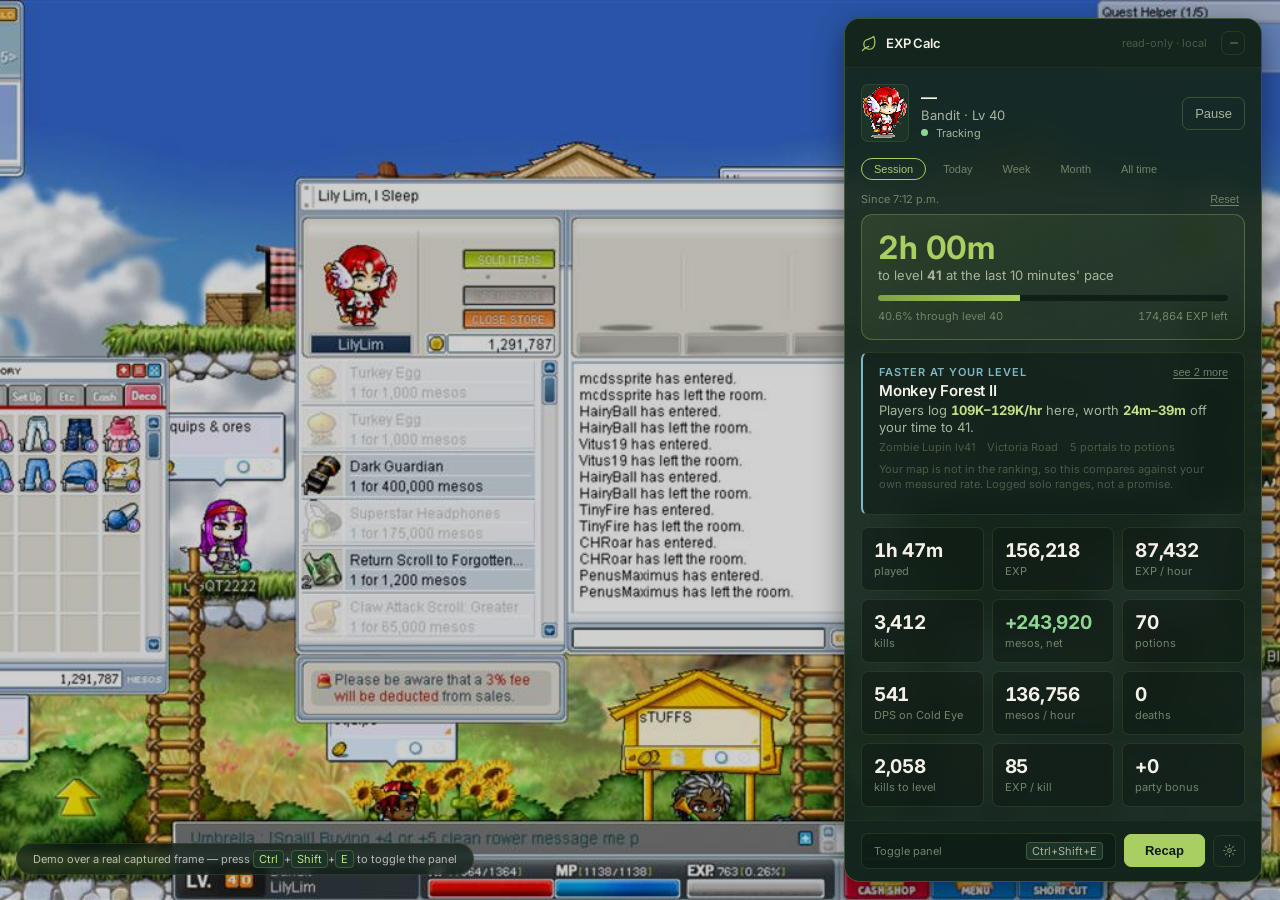
==== ui/overlay.html @ c7bd039b "EXP Calc: a read-only MapleStory session tracker Reads the game by looking at it — compositor pixel " ====
<!doctype html>
<html lang="en" data-reduced-motion="false">
<head>
<meta charset="utf-8">
<meta name="viewport" content="width=device-width, initial-scale=1">
<title>EXP Calc Overlay</title>
<script>
  /* One page, two hosts. In Tauri the window itself is the panel, so the
     demo backdrop is dropped and the body goes transparent. Runs before
     first paint so there is no flash of the demo background. */
  document.documentElement.dataset.host =
    (window.__TAURI_INTERNALS__ || window.__TAURI__) ? "tauri" : "web";
</script>
<link rel="preconnect" href="https://fonts.googleapis.com">
<link rel="preconnect" href="https://fonts.gstatic.com" crossorigin>
<link rel="stylesheet" href="https://fonts.googleapis.com/css2?family=Inter:wght@400;500;600;700&display=swap">
<link rel="stylesheet" href="tokens.css">
<link rel="stylesheet" href="overlay.css">
<style>
  html, body { height: 100%; margin: 0; background: #000; }
  body { font-family: var(--font-sans); color: var(--c-text); font-size: var(--fs-body); overflow: hidden; }
  * { box-sizing: border-box; }
  :focus-visible { outline: none; box-shadow: 0 0 0 2px var(--c-bg), 0 0 0 4px var(--c-accent); border-radius: var(--r-xs); }

  /* --- real overlay window --- */
  [data-host="tauri"] html,
  [data-host="tauri"] body { background: transparent; }
  [data-host="tauri"] .stage { background: none; }
  [data-host="tauri"] .stage::after,
  [data-host="tauri"] .stage-note { display: none; }
  [data-host="tauri"] .panel {
    position: absolute; inset: 0;
    width: auto; max-height: none;
  }
  [data-host="tauri"] .p-head { cursor: grab; }
  [data-host="tauri"] .p-head:active { cursor: grabbing; }
  [data-host="web"] .only-tauri { display: none; }
</style>
</head>
<body>

<div class="stage" id="stage" style="background-image:url('demo-bg.jpg')">
  <p class="stage-note">
    Demo over a real captured frame &mdash; press <kbd>Ctrl</kbd>+<kbd>Shift</kbd>+<kbd>E</kbd> to toggle the panel
  </p>

  <section class="panel" id="panel" data-mode="full" aria-label="Session tracker">

    <!-- Compact bar. Tracking carries on unchanged while this is showing. -->
    <div class="mini" data-tauri-drag-region>
      <img class="mini-av" src="character.png" alt="" onerror="this.remove()">
      <div class="mini-main">
        <div class="mini-t" id="m-time">2h 00m</div>
        <div class="mini-s" id="m-sub">Lv 40 &middot; 87,432 EXP/hr</div>
      </div>
      <button class="icon-s" id="b-expand" aria-label="Expand panel">
        <svg width="13" height="13" viewBox="0 0 24 24" fill="none" stroke="currentColor" stroke-width="2.2" stroke-linecap="round" stroke-linejoin="round" aria-hidden="true">
          <path d="M4 10V4h6M20 14v6h-6"/>
        </svg>
      </button>
      <span class="mini-track"><i id="m-bar" style="width:40.6%"></i></span>
    </div>

    <div class="p-head" data-tauri-drag-region>
      <svg class="leaf" viewBox="0 0 24 24" fill="none" stroke="currentColor" stroke-width="1.7" stroke-linecap="round" stroke-linejoin="round" aria-hidden="true">
        <path d="M11 20A7 7 0 0 1 9.8 6.1C15.5 4 18 2 18 2s2.5 7.5 1 12a7 7 0 0 1-8 6Z"/>
        <path d="M2 22c2-3 5-5 9-6"/>
      </svg>
      <span class="nm">EXP Calc</span>
      <span class="sp"></span>
      <span class="dom">read-only &middot; local</span>
      <button class="icon-s" id="b-min" aria-label="Minimise to compact bar" style="width:24px;height:24px;margin-left:6px">
        <svg width="12" height="12" viewBox="0 0 24 24" fill="none" stroke="currentColor" stroke-width="2.4" stroke-linecap="round" aria-hidden="true">
          <path d="M5 12h14"/>
        </svg>
      </button>
      <button class="icon-s only-tauri" id="b-hide" aria-label="Hide to the tray" title="Hide to tray — Ctrl+Shift+E brings it back" style="width:24px;height:24px;margin-left:6px">
        <svg width="12" height="12" viewBox="0 0 24 24" fill="none" stroke="currentColor" stroke-width="2.2" stroke-linecap="round" aria-hidden="true">
          <path d="M6 6l12 12M18 6 6 18"/>
        </svg>
      </button>
    </div>

    <div class="who-row">
      <div class="avatar" aria-hidden="true">
        <!-- Lifted from the game frame: the sprite sitting above the name tag
             that matches the character name on the bottom bar. -->
        <img id="c-sprite" src="character.png" alt="" onerror="this.remove()">
      </div>
      <div class="who">
        <div class="n" id="c-name">—</div>
        <div class="j"><span id="c-job">Bandit</span> &middot; Lv <span id="c-lv">40</span></div>
        <div class="state"><span class="dot" id="c-dot"></span><span class="lbl" id="c-state">Tracking</span></div>
      </div>
      <button class="btn-s" id="c-pause">Pause</button>
    </div>

    <div class="ranges" role="group" aria-label="Time range">
      <button class="range" data-r="session" aria-pressed="true">Session</button>
      <button class="range" data-r="today" aria-pressed="false">Today</button>
      <button class="range" data-r="week" aria-pressed="false">Week</button>
      <button class="range" data-r="month" aria-pressed="false">Month</button>
      <button class="range" data-r="all" aria-pressed="false">All time</button>
    </div>

    <div class="since">
      <span id="s-since">Since 7:12 p.m.</span>
      <button id="s-reset">Reset</button>
    </div>

    <div class="hero">
      <div class="t" id="h-time">2h 00m</div>
      <div class="u" id="h-u">to level <b id="h-next">41</b> at the last 10 minutes' pace</div>
      <div class="bar" id="h-barwrap"><i id="h-bar" style="width:40.6%"></i></div>
      <div class="pc"><span id="h-pct">40.6% through level 40</span><span id="h-rem">174,864 EXP left</span></div>
    </div>

    <!-- Where else to farm. Sits directly under the time, because it only
         exists to change that number. -->
    <div class="slots" id="slots" hidden>
      <div class="slots-k">in your quick slots</div>
      <div class="slots-row" id="slots-row"></div>
    </div>

    <div class="hint" id="theme-hint" hidden>
      Expand the minimap to colour the panel by region.
    </div>

    <div class="reco" id="reco" hidden>
      <div class="reco-top">
        <span class="reco-lbl">Faster at your level</span>
        <button class="reco-toggle" id="reco-toggle" aria-expanded="false">see more</button>
      </div>
      <div class="reco-name" id="reco-name">&mdash;</div>
      <div class="reco-line" id="reco-line">&mdash;</div>
      <div class="reco-meta" id="reco-meta"></div>
      <div class="reco-more" id="reco-more" hidden></div>
      <p class="reco-note" id="reco-note"></p>
    </div>

    <div class="grid3">
      <div class="cell"><div class="v" id="t-played">1h 47m</div><div class="k">played</div></div>
      <div class="cell"><div class="v" id="t-exp">156,218</div><div class="k">EXP</div></div>
      <div class="cell"><div class="v" id="t-rate">87,432</div><div class="k">EXP / hour</div></div>
      <div class="cell"><div class="v" id="t-kills">3,412</div><div class="k">kills</div></div>
      <div class="cell"><div class="v pos" id="t-meso">+243,920</div><div class="k">mesos, net</div></div>
      <div class="cell"><div class="v" id="t-pots">70</div><div class="k">potions</div></div>
      <div class="cell"><div class="v" id="t-dps">541</div><div class="k" id="t-dps-k">DPS, effective</div></div>
      <div class="cell"><div class="v" id="t-mesohr">136,593</div><div class="k">mesos / hour</div></div>
      <div class="cell"><div class="v" id="t-deaths">0</div><div class="k">deaths</div></div>
      <div class="cell"><div class="v" id="t-tolvl">&mdash;</div><div class="k">kills to level</div></div>
      <div class="cell"><div class="v" id="t-expkill">&mdash;</div><div class="k">EXP / kill</div></div>
      <div class="cell"><div class="v" id="t-party">&mdash;</div><div class="k">party bonus</div></div>
    </div>

    <div class="recap" id="recap" hidden></div>

    <div class="tabs" role="tablist">
      <button class="tab" role="tab" data-t="monsters" aria-selected="true">Monsters <b id="n-monsters">3</b></button>
      <button class="tab" role="tab" data-t="items" aria-selected="false">Items <b id="n-items">7</b></button>
      <button class="tab" role="tab" data-t="maps" aria-selected="false">Maps <b id="n-maps">2</b></button>
      <button class="tab" role="tab" data-t="potions" aria-selected="false">Potions <b id="n-potions">2</b></button>
    </div>

    <div class="search">
      <label class="vh" for="q" style="position:absolute;width:1px;height:1px;overflow:hidden">Filter</label>
      <input type="text" id="q" placeholder="Search..." autocomplete="off">
    </div>

    <div class="list" id="list"></div>

    <div class="p-foot">
      <div class="hotkey">Toggle panel <kbd>Ctrl+Shift+E</kbd></div>
      <button class="btn-recap" id="b-recap">Recap</button>
      <!-- Quit lives down here, not in the header: the header's × minimises,
           and quitting discards the session totals, so it should take a
           deliberate trip to the far end of the panel. -->
      <button class="btn-quit only-tauri" id="b-quit" title="Quit EXP Calc — this ends the session">Quit</button>
      <button class="icon-s" id="b-cfg" aria-label="Settings">
        <svg width="15" height="15" viewBox="0 0 24 24" fill="none" stroke="currentColor" stroke-width="1.7" aria-hidden="true">
          <circle cx="12" cy="12" r="3"/>
          <path d="M12 2.6v2.3M12 19.1v2.3M21.4 12h-2.3M4.9 12H2.6M18.6 5.4 17 7M7 17l-1.6 1.6M18.6 18.6 17 17M7 7 5.4 5.4" stroke-linecap="round"/>
        </svg>
      </button>
    </div>
  </section>
</div>

<script src="exp.js"></script>
<script src="mapdata.js"></script>
<script src="theme.js"></script>
<script>
(function () {
  "use strict";
  var $ = function (id) { return document.getElementById(id); };

  /* ---- simulated live session -------------------------------------------
     Stands in for the capture loop. Every figure below is one the screen
     actually exposes: level and EXP from the bottom bar, mesos and potion
     stacks from the inventory, map from the minimap, kills from the EXP
     quantum (or the quest counter when one is running).
  ------------------------------------------------------------------------ */
  var S = {
    level: 40,
    expInto: 119352,
    rate: 87432,          // EXP/hr over the last 10 minutes
    playedSec: 6420,      // 1h 47m
    expGained: 156218,
    kills: 3412,
    mesoEarned: 340120,
    mesoSpent: 96200,
    tracking: true,
    idle: false,
    deaths: 0,
    mob: "Cold Eye",      // dominant mob this session, from the kill breakdown
    live: false,          // true once real capture data arrives
    statusText: "Tracking",
    userPaused: false,    // the Pause button, kept separate from capture state
    range: "session",     // which span the panel is showing
    totals: null,         // the roll-up for that span, null while on Session
    expPerKill: null,     // measured, so a party split is already in it
    killsToLevel: null,
    expBonus: null,       // EXP the party bonus contributed
    expFromChat: null,    // what the log accounted for, vs the bar's total
    monsters: [
      { n: "Cold Eye", c: 2104 },
      { n: "Zombie Mushroom", c: 1008 },
      { n: "Horny Mushroom", c: 300 }
    ],
    items: [
      { n: "Cold Eye's Tail", c: 42 }, { n: "Power Elixir", c: 9 },
      { n: "Steel Sword", c: 3 }, { n: "Dark Guardian", c: 1 },
      { n: "Leather Purse", c: 6 }, { n: "Yellow Umbrella", c: 2 },
      { n: "Scroll for Shoes", c: 1 }
    ],
    maps: [
      { n: "Forgotten Hollow: Cold Field", c: 5520 },
      { n: "Free Market", c: 900 }
    ],
    potions: [
      { n: "White Potion", c: 48 }, { n: "Blue Potion", c: 22 }
    ]
  };
  var tab = "monsters", filter = "";

  // The Rust side sends (name, count) pairs; the list renderer wants {n, c}.
  function pairs(v) {
    if (!v || !v.length) return [];
    return v.map(function (p) { return { n: p[0], c: p[1] }; });
  }

  function hhmm(h) {
    if (!isFinite(h) || h <= 0) return "—";
    var m = Math.round(h * 60);
    var d = Math.floor(m / 1440), hr = Math.floor((m % 1440) / 60), mm = m % 60;
    if (d) return d + "d " + hr + "h";
    if (hr) return hr + "h " + String(mm).padStart(2, "0") + "m";
    return mm + "m";
  }
  function dur(sec) {
    var h = Math.floor(sec / 3600), m = Math.floor((sec % 3600) / 60);
    return h ? h + "h " + String(m).padStart(2, "0") + "m" : m + "m";
  }
  var n = EXP.formatExp;

  // The hero's subtitle is rewritten for a roll-up and has to come back
  // intact for the session view, so the original markup is kept rather than
  // reassembled.
  var HERO_U = null;

  /// A roll-up replaces the headline and the three measured tiles. The rest
  /// of the panel — the level bar, the recommendation, the mob — is about
  /// right now, and a week's total says nothing about any of it, so it is
  /// left alone.
  /// Put the hero's markup back before anything reads it.
  ///
  /// The roll-up writes plain text over the subtitle, which destroys the
  /// `#h-next` element inside it — and `render` reads `#h-next` three lines
  /// in, long before the range handling at the bottom. So this runs
  /// unconditionally at the top of every render, whatever range is showing,
  /// and `applyRange` overwrites it again at the end if it needs to.
  /// Restoring only on the way back to Session was not enough: switching from
  /// one roll-up straight to another threw on the missing element and aborted
  /// the render, leaving the panel frozen on the previous range.
  function restoreHero() {
    if (HERO_U === null) HERO_U = $("h-u").innerHTML;
    if (!document.getElementById("h-next")) $("h-u").innerHTML = HERO_U;
    $("h-barwrap").style.display = "";
  }

  function applyRange() {
    var T = S.totals;
    if (S.range === "session" || !T) return;
    var when = T.sessions === 0
      ? "Nothing recorded yet"
      : "Since " + new Date(T.since * 1000).toLocaleString([], {
          month: "short", day: "numeric", hour: "numeric", minute: "2-digit"
        });
    $("s-since").textContent = when;

    $("h-time").textContent = dur(T.active_secs);
    $("h-u").textContent =
      T.sessions + (T.sessions === 1 ? " session" : " sessions") +
      (T.levels ? ", " + T.levels + (T.levels === 1 ? " level" : " levels") + " gained" : "") +
      " — grinding time only";
    // The bar is progress through the current level, which a month's total
    // has nothing to say about.
    $("h-barwrap").style.display = "none";
    $("h-pct").textContent = n(T.exp) + " EXP";
    $("h-rem").textContent = n(Math.round(T.rate)) + " EXP / hour";

    $("t-played").textContent = dur(T.active_secs);
    $("t-exp").textContent = n(T.exp);
    $("t-rate").textContent = n(Math.round(T.rate));

    $("m-time").textContent = dur(T.active_secs);
    $("m-sub").textContent = n(Math.round(T.rate)) + " EXP/hr " + S.range;
  }

  function render() {
    restoreHero();
    var cost = EXP.toNext[S.level];
    var remaining = cost - S.expInto;
    var pct = (S.expInto / cost) * 100;
    var hours = S.rate > 0 ? remaining / S.rate : Infinity;

    $("c-lv").textContent = S.level;
    $("h-next").textContent = S.level + 1;
    $("h-time").textContent =
      S.tracking && !S.userPaused && S.rate > 0 ? hhmm(hours) : "—";
    $("h-bar").style.width = pct.toFixed(2) + "%";
    $("h-pct").textContent = pct.toFixed(1) + "% through level " + S.level;
    $("h-rem").textContent = n(remaining) + " EXP left";

    // The compact bar is fed by the same pass, so minimising never stops or
    // stales the numbers — it only changes how many of them you can see.
    $("m-time").textContent = $("h-time").textContent;
    $("m-sub").textContent = S.userPaused
      ? "Paused"
      : (S.live && (!S.tracking || S.rate <= 0))
        ? S.statusText
        : "Lv " + S.level + " · " + n(Math.round(S.rate)) + " EXP/hr";
    $("m-bar").style.width = pct.toFixed(2) + "%";

    // Effective DPS needs no kill count and no mob HP lookup at runtime: the
    // mob's HP-per-EXP ratio turns measured EXP/hour straight into damage.
    // Unknown mob means a clear rate instead of a made-up number.
    var dps = MAPS.effectiveDps(S.rate, S.mob);
    if (dps) {
      $("t-dps").textContent = n(Math.round(dps));
      $("t-dps-k").textContent = "DPS on " + S.mob;
    } else {
      var kpm = (S.kills !== null && S.playedSec > 0) ? S.kills / (S.playedSec / 60) : 0;
      $("t-dps").textContent = kpm > 0 ? kpm.toFixed(1) : DASH;
      $("t-dps-k").textContent = S.mob ? "kills / min" : "needs the mob";
    }
    var hrs = S.playedSec / 3600;
    $("t-mesohr").textContent = (S.mesoEarned !== null && hrs > 0)
      ? n(Math.round((S.mesoEarned - S.mesoSpent) / hrs))
      : DASH;
    $("t-deaths").textContent = S.deaths === null ? DASH : S.deaths;

    renderReco(remaining);

    // Live capture derives EXP, level, rate and time. Anything it does not
    // measure yet shows a dash: the panel must never imply it counted
    // something it did not.
    var DASH = "—";
    var un = function (v) { return (v === null || v === undefined) ? DASH : n(v); };

    $("t-played").textContent = dur(S.playedSec);
    $("t-exp").textContent = n(S.expGained);
    $("t-rate").textContent = n(Math.round(S.rate));
    $("t-kills").textContent = un(S.kills);
    var mEl = $("t-meso");
    if (S.mesoEarned === null) {
      mEl.textContent = DASH;
      mEl.className = "v";
    } else {
      var net = S.mesoEarned - S.mesoSpent;
      mEl.textContent = (net >= 0 ? "+" : "−") + n(Math.abs(net));
      mEl.className = "v " + (net >= 0 ? "pos" : "neg");
    }
    $("t-tolvl").textContent = S.killsToLevel ? n(S.killsToLevel) : DASH;
    $("t-expkill").textContent = S.expPerKill ? n(Math.round(S.expPerKill)) : DASH;
    $("t-party").textContent = (S.expBonus === null || S.expBonus === undefined)
      ? DASH
      : "+" + n(S.expBonus);

    $("t-pots").textContent = S.potions === null
      ? DASH
      : n(S.potions.reduce(function (a, p) { return a + p.c; }, 0));

    // "Paused" is the user's choice; everything else is the tracker telling
    // us what it can or cannot see. Conflating them made a failed reading
    // look like a deliberate pause.
    var active = S.tracking && !S.userPaused;
    var dot = $("c-dot");
    dot.className = "dot" + (!active ? " off" : S.idle ? " idle" : "");
    $("c-state").textContent = S.userPaused
      ? "Paused"
      : S.idle ? "Idle — not counted"
      : S.live ? S.statusText
      : (S.tracking ? "Tracking" : "Paused");
    $("c-pause").textContent = S.userPaused ? "Resume" : "Pause";

    // These can be null while live capture has nothing for them yet, and a
    // throw here would abort the rest of the render.
    $("n-monsters").textContent = (S.monsters || []).length;
    $("n-items").textContent = (S.items || []).length;
    $("n-maps").textContent = (S.maps || []).length;
    $("n-potions").textContent = (S.potions || []).length;

    // Last, so a roll-up overwrites the live figures rather than racing them.
    applyRange();

    renderList();
  }

  /**
   * Where else to farm. Your measured rate is the truth; the map figures are
   * other players' logged solo ranges, so a map is only offered when even its
   * low end beats what you are already getting.
   */
  /**
   * Tinting the panel to the region the player is in.
   *
   * The hue comes off the badge in the minimap's header, which is the game
   * artists' own colour for that region, so Kerning City tints the panel the
   * way Kerning City looks without anybody choosing a palette for it.
   * Regions nobody has catalogued work for the same reason.
   *
   * Only the hue moves. Every token keeps the saturation and lightness it
   * was designed with, so text that is readable on one region's colours is
   * readable on all of them — the contrast ratios cannot drift, because
   * nothing that determines them is being changed. Semantic colours (good,
   * warn, alert) are left out entirely: red has to keep meaning red.
   */
  var BASE = null, BASE_HUE = 0, shownHue = null;

  function readBaseTheme() {
    var cs = getComputedStyle(document.documentElement);
    BASE = {};
    THEME.TOKENS.forEach(function (k) { BASE[k] = cs.getPropertyValue(k).trim(); });
    BASE_HUE = THEME.hueOf(BASE["--c-accent"]);
  }

  /**
   * The badge only exists while the minimap is expanded. Collapsed, the
   * client still names the map but draws no badge, so there is nothing to
   * take a colour from — and that is worth one line, because it is a thing
   * the player can fix in a click rather than a limit they have to live
   * with. Once a region has been read the hint goes away for good: the
   * panel keeps that colour, and nagging about it would be noise.
   */
  /**
   * The quick slot bar, drawn from the player's own screen.
   *
   * The pixels arrive as raw RGBA rather than an encoded image, so this
   * paints them onto a canvas directly — no decoder, and nothing to go
   * wrong between the app and the panel. They only arrive when the player
   * reassigns a slot, so the last set is kept until a new one comes.
   */
  function showSlots(icons) {
    if (!icons || !icons.length) return;
    var host = $("slots-row");
    if (!host) return;
    host.textContent = "";
    icons.forEach(function (ic) {
      var cv = document.createElement("canvas");
      cv.width = ic.w; cv.height = ic.h;
      cv.className = "slot-ic";
      var ctx = cv.getContext("2d");
      var bin = atob(ic.rgba);
      var img = ctx.createImageData(ic.w, ic.h);
      for (var i = 0; i < img.data.length && i < bin.length; i++) {
        img.data[i] = bin.charCodeAt(i);
      }
      ctx.putImageData(img, 0, 0);
      host.appendChild(cv);
    });
    $("slots").hidden = false;
  }

  function showThemeHint(s) {
    var el = $("theme-hint");
    if (!el) return;
    el.hidden = shownHue !== null || s.minimap_open !== false;
  }

  function applyRegionHue(hue) {
    if (hue === null || hue === undefined || !BASE) return;
    // A degree or two is not a new region, it is the same badge read again.
    if (shownHue !== null && Math.abs(hue - shownHue) < 2) return;
    shownHue = hue;
    var delta = hue - BASE_HUE;
    var root = document.documentElement.style;
    THEME.TOKENS.forEach(function (k) {
      root.setProperty(k, THEME.rotated(BASE[k], delta));
    });
  }

  var recoOpen = false;

  /**
   * How often the ranking is redone.
   *
   * This panel is advice, not a readout. The snapshot arrives several times
   * a second and the measured rate moves with every one of them, so ranking
   * on each would rewrite the panel faster than it can be read — which is
   * what it looks like from the outside: a flicker. Nothing here changes
   * meaningfully inside a few seconds.
   */
  var RECO_EVERY = 3000;
  var reco = { at: 0, level: null, here: null, result: null, names: [] };

  function renderReco(remaining) {
    var host = $("reco");
    var here = S.maps[0] ? S.maps[0].n : "";

    // No level means the bar could not be read this frame. That is a gap in
    // what we know, not news that the advice has changed, so leave whatever
    // is on screen alone rather than blanking it.
    if (!S.level) { return; }

    var moved = S.level !== reco.level || here !== reco.here;
    var due = Date.now() - reco.at >= RECO_EVERY;
    if (moved || due || !reco.result) {
      reco.result = MAPS.recommend(S.level, S.rate, here, remaining, reco.names);
      reco.names = (reco.result.picks || []).map(function (p) { return p.map.n; });
      reco.at = Date.now();
      reco.level = S.level;
      reco.here = here;
    }

    var r = reco.result;
    if (!r.picks || !r.picks.length) { host.hidden = true; return; }
    host.hidden = false;

    var best = r.picks[0];
    var span = function (m) {
      return EXP.compact(m.lo) + (m.hi > m.lo ? "–" + EXP.compact(m.hi) : "");
    };

    $("reco-name").textContent = best.map.n;
    var txt = "Players log <b>" + span(best.map) + "/hr</b> here" +
      (best.map.est ? " (estimate)" : "");
    if (best.saveMin !== null && best.saveMin > 0) {
      txt += ", worth <b>" + hhmm(best.saveMin) + "–" + hhmm(best.saveMax) +
        "</b> off your time to " + (S.level + 1);
    }
    $("reco-line").innerHTML = txt + ".";

    var meta = $("reco-meta");
    meta.textContent = "";
    [
      best.map.mob + " lv" + best.map.mobLv,
      best.map.street,
      best.map.portals === 0 ? "potions on the map" : best.map.portals + " portals to potions"
    ].forEach(function (bit) {
      var s = document.createElement("span");
      s.textContent = bit;
      meta.appendChild(s);
    });

    var rest = r.picks.slice(1);
    var tog = $("reco-toggle");
    tog.hidden = rest.length === 0;
    tog.textContent = recoOpen ? "hide" : "see " + rest.length + " more";
    tog.setAttribute("aria-expanded", String(recoOpen));

    var more = $("reco-more");
    more.hidden = !recoOpen || rest.length === 0;
    more.textContent = "";
    rest.forEach(function (p) {
      var row = document.createElement("div");
      row.className = "reco-alt";
      var left = document.createElement("div");
      var nm = document.createElement("div");
      nm.className = "an";
      nm.textContent = p.map.n;
      var mt = document.createElement("div");
      mt.className = "am";
      mt.textContent = p.map.mob + " lv" + p.map.mobLv + " · " +
        (p.map.portals === 0 ? "pots on map" : p.map.portals + " portals");
      left.appendChild(nm);
      left.appendChild(mt);
      var v = document.createElement("div");
      v.className = "av";
      v.textContent = span(p.map) + "/hr";
      row.appendChild(left);
      row.appendChild(v);
      more.appendChild(row);
    });

    $("reco-note").textContent = r.onRankedMap
      ? "Logged solo ranges from other players, not a promise. A party splits each kill."
      : "Your map is not in the ranking, so this compares against your own measured rate. Logged solo ranges, not a promise.";
  }

  function renderList() {
    var rows = S[tab] || [];
    var isTime = tab === "maps";
    var q = filter.trim().toLowerCase();
    var shown = rows.filter(function (r) { return !q || r.n.toLowerCase().indexOf(q) > -1; });
    var total = rows.reduce(function (a, r) { return a + r.c; }, 0) || 1;
    var host = $("list");
    host.textContent = "";

    if (!shown.length) {
      var e = document.createElement("p");
      e.className = "empty";
      e.textContent = q
        ? "Nothing matching “" + filter + "”."
        : "Nothing yet this session. Play with tracking on and it counts up here.";
      host.appendChild(e);
      return;
    }

    shown.slice().sort(function (a, b) { return b.c - a.c; }).forEach(function (r) {
      var share = (r.c / total) * 100;
      var d = document.createElement("div");
      d.className = "li";
      var nm = document.createElement("span"); nm.className = "nm"; nm.textContent = r.n;
      var ct = document.createElement("span"); ct.className = "ct";
      ct.textContent = isTime ? dur(r.c) : n(r.c);
      var sh = document.createElement("span"); sh.className = "sh"; sh.textContent = Math.round(share) + "%";
      var mt = document.createElement("span"); mt.className = "meter";
      var fill = document.createElement("i"); fill.style.width = share.toFixed(1) + "%";
      mt.appendChild(fill);
      d.appendChild(nm); d.appendChild(ct); d.appendChild(sh); d.appendChild(mt);
      host.appendChild(d);
    });
  }

  /* ---- interactions ---- */

  // Pause is the user's own flag. Writing it into S.tracking meant the next
  // capture event overwrote it half a second later and the button did nothing.
  $("c-pause").addEventListener("click", function () {
    S.userPaused = !S.userPaused;
    render();
  });
  $("s-reset").addEventListener("click", function () {
    S.playedSec = 0; S.expGained = 0; S.kills = 0;
    S.mesoEarned = 0; S.mesoSpent = 0;
    S.monsters = []; S.items = []; S.maps = []; S.potions = [];
    S.expPerKill = null; S.killsToLevel = null; S.expBonus = null; S.expFromChat = null;
    $("recap").hidden = true;
    render();
  });

  // The ranges read filed sessions off disk, not the live one. Refetched on
  // every switch and on a timer while a roll-up is showing, so "today" climbs
  // as you play rather than jumping when you quit — the running session is
  // counted alongside the filed ones on the Rust side.
  var rangeTimer = null;
  function fetchTotals() {
    var t = window.__TAURI__;
    if (!t || !t.core || !t.core.invoke) return;
    t.core.invoke("range_totals", { range: S.range })
      .then(function (r) { S.totals = r; render(); })
      .catch(function () { S.totals = null; render(); });
  }
  function setRange(r) {
    S.range = r;
    [].forEach.call(document.querySelectorAll(".range"), function (o) {
      o.setAttribute("aria-pressed", String(o.getAttribute("data-r") === r));
    });
    if (rangeTimer) { clearInterval(rangeTimer); rangeTimer = null; }
    if (r === "session") { S.totals = null; render(); return; }
    fetchTotals();
    rangeTimer = setInterval(fetchTotals, 10000);
  }
  [].forEach.call(document.querySelectorAll(".range"), function (b) {
    b.addEventListener("click", function () { setRange(b.getAttribute("data-r")); });
  });

  [].forEach.call(document.querySelectorAll(".tab"), function (b) {
    b.addEventListener("click", function () {
      [].forEach.call(document.querySelectorAll(".tab"), function (o) {
        o.setAttribute("aria-selected", String(o === b));
      });
      tab = b.getAttribute("data-t");
      renderList();
    });
  });

  $("q").addEventListener("input", function () { filter = this.value; renderList(); });

  $("reco-toggle").addEventListener("click", function () { recoOpen = !recoOpen; render(); });

  $("b-recap").addEventListener("click", function () {
    var r = $("recap");
    if (!r.hidden) { r.hidden = true; return; }
    var cost = EXP.toNext[S.level];
    var hours = S.rate > 0 ? (cost - S.expInto) / S.rate : Infinity;
    var net = S.mesoEarned - S.mesoSpent;
    var top = S.monsters.slice().sort(function (a, b2) { return b2.c - a.c; })[0];
    r.innerHTML = "<b>" + dur(S.playedSec) + "</b> played" +
      (top ? ", mostly <b>" + top.n + "</b>" : "") +
      ". <b>" + n(S.expGained) + "</b> EXP at <b>" + n(S.rate) + "</b>/hr, " +
      "<b>" + n(S.kills) + "</b> kills. Mesos <b>" + n(S.mesoEarned) + "</b> in, " +
      "<b>" + n(S.mesoSpent) + "</b> on potions, net <b>" + (net >= 0 ? "+" : "−") + n(Math.abs(net)) + "</b>. " +
      "Level " + (S.level + 1) + " in <b>" + hhmm(hours) + "</b>.";
    r.hidden = false;
  });

  // The X hides to the tray; it does not quit. Tracking keeps running while
  // the panel is away, so the session is still being measured and the tray
  // icon or Ctrl+Shift+E brings it back with the numbers intact. Quit lives in
  // the tray menu and the footer, where a stray click cannot reach it. A
  // window with no decorations emits no native close, so this is an explicit
  // command rather than something the window manager hands us.
  function hideApp() {
    var t = window.__TAURI__;
    if (t && t.core && t.core.invoke) t.core.invoke("hide_app").catch(function () {});
    else $("panel").classList.add("away");
  }
  var bHide = $("b-hide");
  if (bHide) bHide.addEventListener("click", hideApp);

  // Quit, in two clicks. The session totals and the rate baseline are in
  // memory and nothing is persisted yet, so one stray click would silently
  // throw away however long you have been grinding. Arming for four seconds
  // costs nothing and makes it an answer rather than an accident.
  var bQuit = $("b-quit"), armed = 0;
  if (bQuit) bQuit.addEventListener("click", function () {
    var t = window.__TAURI__;
    if (armed) {
      clearTimeout(armed); armed = 0;
      if (t && t.core && t.core.invoke) t.core.invoke("quit_app").catch(function () {});
      return;
    }
    bQuit.textContent = "Quit?";
    bQuit.setAttribute("data-armed", "1");
    armed = setTimeout(function () {
      armed = 0;
      bQuit.textContent = "Quit";
      bQuit.removeAttribute("data-armed");
    }, 4000);
  });

  // Minimise. In Tauri the OS window shrinks too, so the compact bar really is
  // a small window rather than a small panel inside a big transparent one
  // (which would keep swallowing clicks meant for the game).
  function setMini(on) {
    $("panel").setAttribute("data-mode", on ? "mini" : "full");
    var t = window.__TAURI__;
    if (t && t.core && t.core.invoke) {
      t.core.invoke("set_mini", { mini: on }).catch(function () {});
    }
    render();
  }
  $("b-min").addEventListener("click", function () { setMini(true); });
  $("b-expand").addEventListener("click", function () { setMini(false); });

  // The global Ctrl+Shift+E is registered with the OS by the Rust side, so it
  // works while the game has focus. This only covers the browser demo.
  window.addEventListener("keydown", function (e) {
    if (e.ctrlKey && e.shiftKey && (e.key === "E" || e.key === "e")) {
      e.preventDefault();
      $("panel").classList.toggle("away");
    }
  });

  /* ---- tick: EXP arrives in quanta, as it does on screen ---- */
  var perKill = 85, carry = 0;
  setInterval(function () {
    if (S.live || S.userPaused || !S.tracking) return; // capture takes over for good
    S.playedSec += 1;
    carry += S.rate / 3600;
    while (carry >= perKill) {
      carry -= perKill;
      S.kills += 1;
      S.expGained += perKill;
      S.expInto += perKill;
      S.mesoEarned += 90 + Math.floor(Math.random() * 40);
      var m = S.monsters[0];
      if (m) m.c += 1;
      if (S.expInto >= EXP.toNext[S.level]) {
        S.expInto -= EXP.toNext[S.level];
        S.level += 1;
      }
    }
    if (S.maps[0]) S.maps[0].c += 1;
    // The demo knows its own quantum, so the chat-derived tiles have
    // something to show rather than sitting on dashes in the browser.
    S.expPerKill = perKill;
    S.expBonus = 0;
    S.killsToLevel = Math.ceil((EXP.toNext[S.level] - S.expInto) / perKill);
    render();
  }, 1000);

  /* ---- live capture -----------------------------------------------------
     The Rust tracker emits a `session` event about twice a second. The first
     one switches the panel off the simulated ticker permanently, and clears
     the demo figures so real and invented numbers are never side by side.
     In the browser demo no event ever arrives, so the sim keeps running and
     the page still demonstrates itself.
  ----------------------------------------------------------------------- */
  (function listenForCapture(tries) {
    tries = tries || 0;
    var t = window.__TAURI__;
    // The global API bundle is injected separately from the page scripts, so
    // it can still be missing when this runs. Wait for it rather than giving
    // up, or the panel sits on placeholder data forever.
    if (!t || !t.event || !t.event.listen) {
      if (tries < 120) setTimeout(function () { listenForCapture(tries + 1); }, 50);
      else if (window.__TAURI_INTERNALS__) console.warn("Tauri event API never appeared");
      return;
    }
    console.log("live capture listener attached");
    t.event.listen("session", function (ev) {
      var s = ev && ev.payload;
      if (!s) return;
      if (!S.live) {
        S.live = true;
        S.kills = null;
        S.expPerKill = null;
        S.killsToLevel = null;
        S.expBonus = null;
        S.mesoEarned = null;
        S.mesoSpent = 0;
        S.potions = null;
        S.deaths = null;
        S.mob = null;             // no mob detection yet, so no DPS
        S.monsters = [];
        S.items = [];
        S.maps = [];
      }
      S.statusText = s.status || "";
      S.tracking = !!s.ok;
      S.idle = !!s.idle;
      if (s.level) S.level = s.level;
      S.expInto = s.exp_into || 0;
      S.expGained = s.exp_gained || 0;
      S.rate = s.rate || 0;
      applyRegionHue(s.region_hue);
      showThemeHint(s);
      showSlots(s.slot_icons);
      S.playedSec = s.active_secs || 0;

      // The chat log is the only source for these, and it is only read once
      // the chat box has been calibrated. Until the first event arrives they
      // stay null, which the panel renders as a dash: "nothing killed" and
      // "not being counted" must not look the same.
      if (s.counting) {
        S.kills = s.kills || 0;
        S.mesoEarned = s.mesos || 0;
        S.mesoSpent = 0;            // not readable from the log
        S.expPerKill = s.exp_per_kill || null;
        S.killsToLevel = s.kills_to_level || null;
        S.expBonus = s.exp_bonus || 0;
        S.expFromChat = s.exp_from_chat || 0;
        S.items = pairs(s.items);
        S.potions = pairs(s.potions);
      }
      render();
    });
  })();

  readBaseTheme();
  render();
})();
</script>
</body>
</html>
---- ui/tokens.css ----
/* ============================================================
   EXP Calc — design tokens
   Dark Earth Green / Cozy Korean Fantasy RPG.

   Every component style resolves through these. No component
   rule may hardcode a colour, size or radius literal.
   ============================================================ */

:root {
  color-scheme: dark;

  /* --- core palette (fixed by the design system) --- */
  --c-bg:        #0D1B15;
  --c-surface:   #14261D;
  --c-elevated:  #1C3427;
  --c-accent:    #A9CE61;
  --c-text:      #F4F1E8;

  /* --- derived neutrals: ivory desaturated toward the forest --- */
  --c-text-muted: #A8B59C;
  --c-text-dim:   #74836B;
  --c-text-faint: #4D5A47;

  /* --- derived greens --- */
  --c-accent-soft:   rgba(169, 206, 97, 0.12);
  --c-accent-softer: rgba(169, 206, 97, 0.06);
  --c-accent-line:   rgba(169, 206, 97, 0.30);
  --c-accent-deep:   #7FA343;
  --c-accent-text:   #C3E088;

  /* --- borders: subtle green, never grey --- */
  --c-border:        rgba(169, 206, 97, 0.13);
  --c-border-strong: rgba(169, 206, 97, 0.26);
  --c-divider:       rgba(169, 206, 97, 0.08);

  /* --- semantic, kept distinct from the accent --- */
  --c-good:  #8FD694;
  --c-warn:  #E0B457;
  --c-alert: #DB8A6B;
  --c-info:  #7FB8C4;

  /* --- formula band hues for the curve view --- */
  --c-band-quad: #7FB8C4;
  --c-band-slow: #A9CE61;
  --c-band-fast: #DB8A6B;

  /* --- typography --- */
  --font-sans: "Inter", -apple-system, "Segoe UI", system-ui, sans-serif;
  --font-num:  "Inter", "Segoe UI", system-ui, sans-serif;

  --fs-micro: 11px;
  --fs-small: 13px;
  --fs-body:  15px;
  --fs-lead:  16px;
  --fs-h3:    18px;
  --fs-h2:    24px;
  --fs-h1:    36px;
  --fs-stat:  30px;
  --fs-hero:  44px;

  --lh-tight: 1.15;
  --lh-snug:  1.35;
  --lh-body:  1.55;

  --fw-regular: 400;
  --fw-medium:  500;
  --fw-semi:    600;
  --fw-bold:    700;

  --ls-caps: 0.085em;
  --ls-tight: -0.015em;

  /* --- spacing scale --- */
  --s-1: 4px;
  --s-2: 8px;
  --s-3: 12px;
  --s-4: 16px;
  --s-5: 20px;
  --s-6: 24px;
  --s-7: 32px;
  --s-8: 44px;

  /* --- radius --- */
  --r-xs: 4px;
  --r-sm: 7px;
  --r-md: 11px;
  --r-lg: 16px;
  --r-pill: 999px;

  /* --- elevation: minimal, never heavy --- */
  --sh-none: none;
  --sh-low:  0 1px 2px rgba(0, 0, 0, 0.30);
  --sh-mid:  0 4px 14px rgba(0, 0, 0, 0.32);
  --sh-pop:  0 10px 30px rgba(0, 0, 0, 0.45);
  --ring:    0 0 0 2px var(--c-bg), 0 0 0 4px var(--c-accent);

  /* --- layout --- */
  --w-sidebar:   214px;
  --w-inputs:    360px;
  --w-assistant: 330px;
  --h-banner:    118px;
  --maxw:        1760px;

  /* --- motion (zeroed under reduced motion) --- */
  --t-fast: 110ms;
  --t-mid:  200ms;
  --ease:   cubic-bezier(0.32, 0.72, 0.35, 1);
}

/* Honour both the OS setting and the in-app Settings toggle. */
@media (prefers-reduced-motion: reduce) {
  :root { --t-fast: 0ms; --t-mid: 0ms; }
}
:root[data-reduced-motion="true"] { --t-fast: 0ms; --t-mid: 0ms; }
---- ui/overlay.css ----
/* ============================================================
   Overlay panel — floats over the game, toggled by a hotkey.
   Tokens come from tokens.css; nothing here hardcodes a colour.
   ============================================================ */

.stage {
  position: fixed; inset: 0;
  background: #000 center/cover no-repeat;
  overflow: hidden;
}
.stage::after {
  content: "";
  position: absolute; inset: 0;
  background: rgba(0, 0, 0, 0.18);
}
.stage-note {
  position: absolute; left: 16px; bottom: 14px; z-index: 3;
  font-size: var(--fs-micro);
  color: rgba(244, 241, 232, 0.72);
  background: rgba(13, 27, 21, 0.72);
  border: 1px solid var(--c-border);
  border-radius: var(--r-pill);
  padding: var(--s-2) var(--s-4);
  backdrop-filter: blur(4px);
}
.stage-note kbd {
  font: inherit;
  background: var(--c-elevated);
  border: 1px solid var(--c-border-strong);
  border-radius: var(--r-xs);
  padding: 1px 5px;
  color: var(--c-accent-text);
}

/* ---------- the panel ---------- */

.panel {
  position: absolute;
  top: 18px; right: 18px; z-index: 4;
  width: 418px;
  max-height: calc(100% - 36px);
  display: flex; flex-direction: column;
  background: rgba(20, 38, 29, 0.93);
  border: 1px solid var(--c-border-strong);
  border-radius: var(--r-lg);
  box-shadow: var(--sh-pop);
  backdrop-filter: blur(14px);
  overflow: hidden;
  transition: opacity var(--t-mid) var(--ease), transform var(--t-mid) var(--ease);
}
.panel[hidden] { display: none; }
.panel.away { opacity: 0; transform: translateX(14px) scale(0.99); pointer-events: none; }

/* With the recommendation card and the third tile row in, the panel can be
   taller than a short window. Scroll the body and pin the chrome, rather than
   squeezing the breakdown list to nothing or pushing the footer off-screen. */
.panel { overflow-y: auto; overflow-x: hidden; }

/* The platform scrollbar is a light grey bar down the right edge. On a page
   it is a control; on an overlay with a 1px border and rounded corners it
   reads as a grey border stuck to one side of the panel. Thin and tinted to
   the accent so it stays a scrollbar. */
.panel { scrollbar-width: thin; scrollbar-color: rgba(169, 206, 97, 0.30) transparent; }
.panel::-webkit-scrollbar { width: 6px; }
.panel::-webkit-scrollbar-track { background: transparent; }
.panel::-webkit-scrollbar-thumb {
  background: rgba(169, 206, 97, 0.30);
  border-radius: var(--r-pill);
}
.panel::-webkit-scrollbar-thumb:hover { background: rgba(169, 206, 97, 0.50); }

.p-head {
  display: flex; align-items: center; gap: var(--s-2);
  padding: var(--s-3) var(--s-4);
  border-bottom: 1px solid var(--c-divider);
  flex: none;
  position: sticky; top: 0; z-index: 3;
  background: rgba(20, 38, 29, 0.97);
}
.p-head .leaf { width: 17px; height: 17px; color: var(--c-accent); }
.p-head .nm { font-weight: var(--fw-semi); font-size: var(--fs-small); letter-spacing: var(--ls-tight); }
.p-head .sp { flex: 1; }
.p-head .dom { font-size: var(--fs-micro); color: var(--c-text-faint); }

/* character */
.who-row {
  display: flex; align-items: center; gap: var(--s-3);
  padding: var(--s-4);
  flex: none;
}
.avatar {
  width: 48px; height: 58px; flex: none;
  border-radius: var(--r-sm);
  background: var(--c-elevated);
  border: 1px solid var(--c-border);
  display: grid; place-items: end center;
  overflow: hidden;
}
/* The sprite is pixel art lifted straight off the client, so it must not be
   smoothed when scaled. */
.avatar img {
  width: 100%; height: 100%;
  object-fit: contain;
  image-rendering: pixelated;
  display: block;
}
.avatar .fallback { color: var(--c-accent); align-self: center; }

/* ---------- minimised bar ---------- */

.mini { display: none; }
.panel[data-mode="mini"] > *:not(.mini) { display: none; }
.panel[data-mode="mini"] { }
.panel[data-mode="mini"] .mini {
  display: flex; align-items: center; gap: var(--s-3);
  padding: var(--s-2) var(--s-3);
  width: 100%;
}
.mini-av {
  width: 34px; height: 42px; flex: none;
  object-fit: contain; image-rendering: pixelated;
  display: block;
}
.mini-main { flex: 1; min-width: 0; }
.mini-t {
  font-size: 22px; font-weight: var(--fw-bold);
  letter-spacing: var(--ls-tight); line-height: 1.1;
  font-variant-numeric: tabular-nums; color: var(--c-accent);
}
.mini-s {
  font-size: var(--fs-micro); color: var(--c-text-muted);
  font-variant-numeric: tabular-nums;
  white-space: nowrap; overflow: hidden; text-overflow: ellipsis;
}
.mini-track {
  position: absolute; left: 0; right: 0; bottom: 0; height: 3px;
  background: rgba(13, 27, 21, 0.75);
}
.mini-track > i { display: block; height: 100%; background: var(--c-accent); }

/* ---------- where-to-farm recommendation ---------- */

.reco {
  margin: 0 var(--s-4) var(--s-3);
  padding: var(--s-3) var(--s-4);
  background: rgba(13, 27, 21, 0.5);
  border: 1px solid var(--c-border);
  border-left: 2px solid var(--c-info);
  border-radius: var(--r-sm);
}
.reco[hidden] { display: none; }
.reco-top {
  display: flex; align-items: baseline; justify-content: space-between;
  gap: var(--s-2);
}
.reco-lbl {
  font-size: var(--fs-micro); text-transform: uppercase;
  letter-spacing: var(--ls-caps); font-weight: var(--fw-semi);
  color: var(--c-info);
}
.reco-toggle {
  background: none; border: 0; cursor: pointer; padding: 0;
  font-size: var(--fs-micro); color: var(--c-text-dim);
  text-decoration: underline; text-underline-offset: 2px;
}
.reco-toggle:hover { color: var(--c-accent-text); }
.reco-name {
  font-size: var(--fs-body); font-weight: var(--fw-semi);
  letter-spacing: var(--ls-tight); margin-top: 2px;
}
.reco-line {
  font-size: var(--fs-small); color: var(--c-text-muted);
  line-height: var(--lh-snug); margin-top: 2px;
}
.reco-line b { color: var(--c-accent-text); font-variant-numeric: tabular-nums; }
.reco-meta {
  font-size: var(--fs-micro); color: var(--c-text-faint);
  margin-top: 3px;
  display: flex; flex-wrap: wrap; gap: var(--s-1) var(--s-3);
}
.reco-more { margin-top: var(--s-3); border-top: 1px solid var(--c-divider); padding-top: var(--s-2); }
.reco-more[hidden] { display: none; }
.reco-alt {
  display: grid; grid-template-columns: 1fr auto;
  gap: var(--s-2); align-items: baseline;
  padding: var(--s-2) 0;
  font-size: var(--fs-small);
  border-bottom: 1px solid var(--c-divider);
}
.reco-alt:last-child { border-bottom: 0; }
.reco-alt .an { min-width: 0; overflow: hidden; text-overflow: ellipsis; white-space: nowrap; }
.reco-alt .am { font-size: var(--fs-micro); color: var(--c-text-faint); }
.reco-alt .av { font-variant-numeric: tabular-nums; color: var(--c-text-muted); white-space: nowrap; }
.reco-note {
  margin-top: var(--s-2); font-size: var(--fs-micro);
  color: var(--c-text-faint); line-height: var(--lh-snug);
}
.who { flex: 1; min-width: 0; }
.who .n { font-size: var(--fs-lead); font-weight: var(--fw-semi); letter-spacing: var(--ls-tight); }
.who .j { font-size: var(--fs-small); color: var(--c-text-muted); }
.who .state { display: flex; align-items: center; gap: var(--s-2); font-size: var(--fs-micro); margin-top: 3px; }
.dot { width: 7px; height: 7px; border-radius: 50%; background: var(--c-good); flex: none; }
.dot.idle { background: var(--c-warn); }
.dot.off  { background: var(--c-text-faint); }
.state .lbl { color: var(--c-text-muted); }

.btn-s {
  flex: none;
  background: transparent;
  border: 1px solid var(--c-border-strong);
  border-radius: var(--r-sm);
  color: var(--c-text-muted);
  padding: var(--s-2) var(--s-3);
  font-size: var(--fs-small);
  cursor: pointer;
}
.btn-s:hover { border-color: var(--c-accent-line); color: var(--c-accent-text); }

/* ranges */
.ranges { display: flex; gap: var(--s-1); padding: 0 var(--s-4); flex-wrap: wrap; flex: none; }
.range {
  background: transparent; border: 1px solid transparent;
  border-radius: var(--r-pill);
  padding: var(--s-1) var(--s-3);
  font-size: var(--fs-micro); font-weight: var(--fw-medium);
  color: var(--c-text-dim); cursor: pointer;
}
.range:hover { color: var(--c-text); }
.range[aria-pressed="true"] { border-color: var(--c-accent); color: var(--c-accent); }

.since {
  display: flex; justify-content: space-between; align-items: baseline;
  padding: var(--s-3) var(--s-4) var(--s-2);
  font-size: var(--fs-micro); color: var(--c-text-dim);
  flex: none;
}
.since button {
  background: none; border: 0; cursor: pointer;
  color: var(--c-text-dim); font-size: var(--fs-micro);
  text-decoration: underline; text-underline-offset: 2px;
}
.since button:hover { color: var(--c-accent-text); }

/* hero: the number the whole app exists for */
.hero {
  margin: 0 var(--s-4) var(--s-3);
  padding: var(--s-4);
  border: 1px solid var(--c-accent-line);
  border-radius: var(--r-md);
  background: linear-gradient(155deg, rgba(169, 206, 97, 0.11), rgba(169, 206, 97, 0.02));
  flex: none;
}
.hero .t {
  font-size: 32px; font-weight: var(--fw-bold);
  letter-spacing: var(--ls-tight); line-height: 1.05;
  font-variant-numeric: tabular-nums;
  color: var(--c-accent);
}
.hero .u { font-size: var(--fs-small); color: var(--c-text-muted); margin-top: 2px; }
.hero .bar {
  height: 6px; margin-top: var(--s-3);
  background: rgba(13, 27, 21, 0.8);
  border-radius: var(--r-pill); overflow: hidden;
}
.hero .bar > i {
  display: block; height: 100%;
  background: linear-gradient(90deg, var(--c-accent-deep), var(--c-accent));
  transition: width var(--t-mid) var(--ease);
}
.hero .pc {
  display: flex; justify-content: space-between;
  font-size: var(--fs-micro); color: var(--c-text-dim); margin-top: var(--s-2);
  font-variant-numeric: tabular-nums;
}

/* stat grid */
.grid3 {
  display: grid; grid-template-columns: repeat(3, 1fr);
  gap: var(--s-2); padding: 0 var(--s-4) var(--s-3);
  flex: none;
}
.cell {
  background: rgba(13, 27, 21, 0.55);
  border: 1px solid var(--c-border);
  border-radius: var(--r-sm);
  padding: var(--s-3);
  min-width: 0;
}
.cell .v {
  font-size: 19px; font-weight: var(--fw-bold);
  font-variant-numeric: tabular-nums; letter-spacing: var(--ls-tight);
  line-height: 1.15; white-space: nowrap; overflow: hidden; text-overflow: ellipsis;
}
.cell .k { font-size: var(--fs-micro); color: var(--c-text-dim); margin-top: 2px; }
.cell .v.pos { color: var(--c-good); }
.cell .v.neg { color: var(--c-alert); }

/* breakdown */
.tabs {
  display: flex; gap: var(--s-4);
  padding: 0 var(--s-4);
  border-bottom: 1px solid var(--c-divider);
  flex: none;
}
.tab {
  background: none; border: 0; cursor: pointer;
  padding: var(--s-3) 0;
  font-size: var(--fs-small); font-weight: var(--fw-medium);
  color: var(--c-text-dim);
  border-bottom: 2px solid transparent;
  margin-bottom: -1px;
}
.tab:hover { color: var(--c-text); }
.tab[aria-selected="true"] { color: var(--c-text); border-bottom-color: var(--c-accent); }
.tab b { color: var(--c-text-faint); font-weight: var(--fw-regular); margin-left: 3px; }
.tab[aria-selected="true"] b { color: var(--c-accent); }

.search { padding: var(--s-3) var(--s-4); flex: none; }
.search input {
  width: 100%;
  background: rgba(13, 27, 21, 0.7);
  border: 1px solid var(--c-border);
  border-radius: var(--r-sm);
  color: var(--c-text);
  padding: var(--s-2) var(--s-3);
  font-size: var(--fs-small);
}
.search input::placeholder { color: var(--c-text-faint); }
.search input:focus-visible { border-color: var(--c-accent); }

.list { padding: 0 var(--s-4) var(--s-3); flex: none; }
.li {
  display: grid; grid-template-columns: 1fr auto auto;
  gap: var(--s-3); align-items: center;
  padding: var(--s-2) 0;
  border-bottom: 1px solid var(--c-divider);
  font-size: var(--fs-small);
}
.li:last-child { border-bottom: 0; }
.li .nm { min-width: 0; overflow: hidden; text-overflow: ellipsis; white-space: nowrap; }
.li .ct { font-variant-numeric: tabular-nums; color: var(--c-text); font-weight: var(--fw-medium); }
.li .sh { font-variant-numeric: tabular-nums; color: var(--c-text-dim); font-size: var(--fs-micro); width: 36px; text-align: right; }
.li .meter { grid-column: 1 / -1; height: 3px; background: rgba(13,27,21,0.8); border-radius: var(--r-pill); overflow: hidden; }
.li .meter > i { display: block; height: 100%; background: var(--c-accent-deep); }
.empty { color: var(--c-text-dim); font-size: var(--fs-small); padding: var(--s-5) 0; line-height: var(--lh-snug); }

/* foot */
.p-foot {
  display: flex; align-items: center; gap: var(--s-2);
  padding: var(--s-3) var(--s-4);
  border-top: 1px solid var(--c-divider);
  flex: none;
  position: sticky; bottom: 0; z-index: 3;
  background: rgba(20, 38, 29, 0.97);
  margin-top: auto;
}
.hotkey {
  flex: 1;
  display: flex; align-items: center; gap: var(--s-2);
  background: rgba(13, 27, 21, 0.6);
  border: 1px solid var(--c-border);
  border-radius: var(--r-sm);
  padding: var(--s-2) var(--s-3);
  font-size: var(--fs-micro); color: var(--c-text-dim);
}
.hotkey kbd {
  font: inherit; margin-left: auto;
  background: var(--c-elevated);
  border: 1px solid var(--c-border-strong);
  border-radius: var(--r-xs);
  padding: 1px 5px; color: var(--c-text-muted);
}
.btn-recap {
  background: var(--c-accent); border: 1px solid var(--c-accent);
  color: #0D1B15; font-weight: var(--fw-semi); font-size: var(--fs-small);
  border-radius: var(--r-sm); padding: var(--s-2) var(--s-5);
  cursor: pointer; display: inline-flex; align-items: center; gap: var(--s-2);
}
.btn-recap:hover { background: var(--c-accent-text); }
/* Quiet by default — it is the one control that throws the session away, so it
   should not compete with Recap for the eye. It only turns warm once armed. */
.btn-quit {
  background: transparent; border: 1px solid var(--c-border);
  color: var(--c-text-dim); font-weight: var(--fw-semi); font-size: var(--fs-small);
  border-radius: var(--r-sm); padding: var(--s-2) var(--s-4);
  cursor: pointer; white-space: nowrap;
}
.btn-quit:hover { color: var(--c-text); border-color: var(--c-text-dim); }
.btn-quit[data-armed="1"] {
  background: rgba(196, 92, 72, 0.18);
  border-color: #C45C48; color: #E8A79A;
}
.icon-s {
  width: 32px; height: 32px; flex: none;
  display: grid; place-items: center;
  background: transparent; border: 1px solid var(--c-border);
  border-radius: var(--r-sm); color: var(--c-text-dim); cursor: pointer;
}
.icon-s:hover { border-color: var(--c-accent-line); color: var(--c-accent); }

.recap {
  margin: 0 var(--s-4) var(--s-3);
  padding: var(--s-3) var(--s-4);
  border: 1px solid var(--c-border);
  border-left: 2px solid var(--c-accent);
  border-radius: var(--r-sm);
  background: rgba(13, 27, 21, 0.6);
  font-size: var(--fs-small);
  color: var(--c-text-muted);
  line-height: var(--lh-snug);
  flex: none;
}
.recap b { color: var(--c-text); font-variant-numeric: tabular-nums; }
.recap[hidden] { display: none; }

/* A one-line nudge, not a warning: the overlay works perfectly well
   without it, and only the colour is on offer. */
.hint {
  margin: 10px 14px 0;
  padding: 7px 10px;
  font-size: 11px;
  line-height: 1.35;
  color: var(--c-text-dim);
  background: var(--c-accent-softer);
  border: 1px solid var(--c-divider);
  border-radius: 7px;
}

/* The quick slot bar, lifted off the player's own screen. Pixel art, so it
   is scaled by whole numbers and never smoothed. */
.slots { margin: 10px 14px 0; }
.slots-k {
  font-size: 10px;
  letter-spacing: .06em;
  text-transform: uppercase;
  color: var(--c-text-faint);
  margin-bottom: 5px;
}
.slots-row { display: flex; gap: 4px; flex-wrap: wrap; }
.slot-ic {
  width: 32px;
  height: 32px;
  image-rendering: pixelated;
  border: 1px solid var(--c-divider);
  border-radius: 5px;
  background: var(--c-elevated);
}
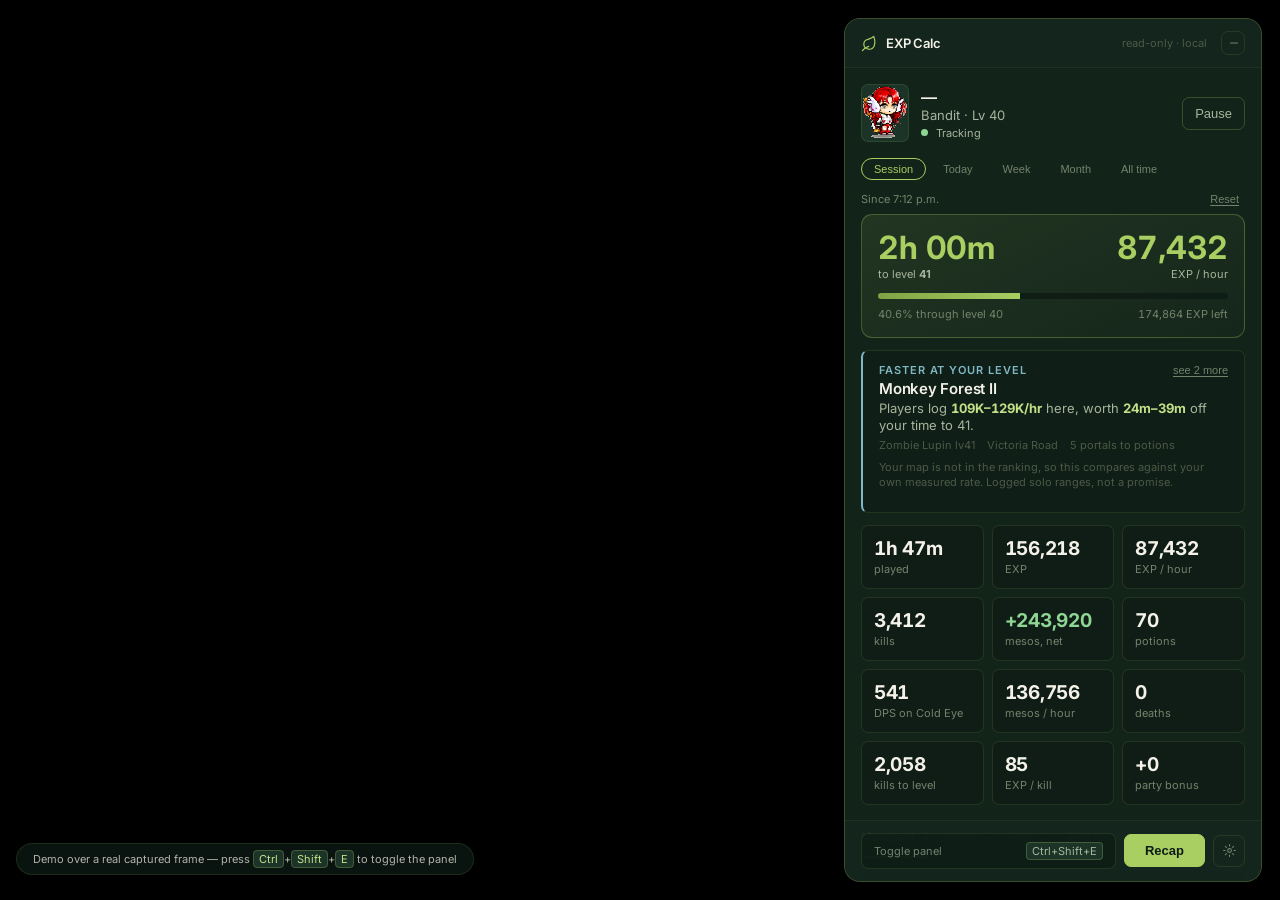
==== commit 94c84f81: "Keep the compositor out of the reader, drop the quick slots, show the week Three things the app need" ====
--- a/ui/overlay.html
+++ b/ui/overlay.html
@@ -39,7 +39,7 @@
 </head>
 <body>
 
-<div class="stage" id="stage" style="background-image:url('demo-bg.jpg')">
+<div class="stage" id="stage">
   <p class="stage-note">
     Demo over a real captured frame &mdash; press <kbd>Ctrl</kbd>+<kbd>Shift</kbd>+<kbd>E</kbd> to toggle the panel
   </p>
@@ -108,18 +108,23 @@
       <button id="s-reset">Reset</button>
     </div>
 
+<!-- The two numbers somebody glances at mid-fight: how long until the
+         level, and how fast it is going. Everything else on the panel is
+         read deliberately; these two are read at a glance, so they are the
+         same size and nothing shares the row. -->
     <div class="hero">
-      <div class="t" id="h-time">2h 00m</div>
-      <div class="u" id="h-u">to level <b id="h-next">41</b> at the last 10 minutes' pace</div>
-      <div class="bar" id="h-barwrap"><i id="h-bar" style="width:40.6%"></i></div>
-      <div class="pc"><span id="h-pct">40.6% through level 40</span><span id="h-rem">174,864 EXP left</span></div>
-    </div>
-
-    <!-- Where else to farm. Sits directly under the time, because it only
-         exists to change that number. -->
-    <div class="slots" id="slots" hidden>
-      <div class="slots-k">in your quick slots</div>
-      <div class="slots-row" id="slots-row"></div>
+      <div class="hero-pair">
+        <div class="big">
+          <div class="t" id="h-time">&mdash;</div>
+          <div class="u" id="h-u">to level <b id="h-next">&mdash;</b></div>
+        </div>
+        <div class="big end">
+          <div class="t" id="h-rate">&mdash;</div>
+          <div class="u">EXP / hour</div>
+        </div>
+      </div>
+      <div class="bar" id="h-barwrap"><i id="h-bar" style="width:0%"></i></div>
+      <div class="pc"><span id="h-pct">&mdash;</span><span id="h-rem">&mdash;</span></div>
     </div>
 
     <div class="hint" id="theme-hint" hidden>
@@ -151,6 +156,17 @@
       <div class="cell"><div class="v" id="t-tolvl">&mdash;</div><div class="k">kills to level</div></div>
       <div class="cell"><div class="v" id="t-expkill">&mdash;</div><div class="k">EXP / kill</div></div>
       <div class="cell"><div class="v" id="t-party">&mdash;</div><div class="k">party bonus</div></div>
+    </div>
+
+<!-- Last time and this week. A session that vanishes when you quit is
+         a stopwatch; this is what makes it a record. -->
+    <div class="week" id="week" hidden>
+      <div class="week-top">
+        <span class="week-lbl">This week</span>
+        <span class="week-sum" id="week-sum">&mdash;</span>
+      </div>
+      <div class="week-bars" id="week-bars"></div>
+      <div class="week-last" id="week-last">&mdash;</div>
     </div>
 
     <div class="recap" id="recap" hidden></div>
@@ -299,15 +315,16 @@
     $("s-since").textContent = when;
 
     $("h-time").textContent = dur(T.active_secs);
+    $("h-rate").textContent = n(Math.round(T.rate));
     $("h-u").textContent =
       T.sessions + (T.sessions === 1 ? " session" : " sessions") +
       (T.levels ? ", " + T.levels + (T.levels === 1 ? " level" : " levels") + " gained" : "") +
-      " — grinding time only";
+      " grinding";
     // The bar is progress through the current level, which a month's total
     // has nothing to say about.
     $("h-barwrap").style.display = "none";
     $("h-pct").textContent = n(T.exp) + " EXP";
-    $("h-rem").textContent = n(Math.round(T.rate)) + " EXP / hour";
+    $("h-rem").textContent = T.levels + (T.levels === 1 ? " level" : " levels");
 
     $("t-played").textContent = dur(T.active_secs);
     $("t-exp").textContent = n(T.exp);
@@ -328,6 +345,7 @@
     $("h-next").textContent = S.level + 1;
     $("h-time").textContent =
       S.tracking && !S.userPaused && S.rate > 0 ? hhmm(hours) : "—";
+    $("h-rate").textContent = S.rate > 0 ? n(Math.round(S.rate)) : "—";
     $("h-bar").style.width = pct.toFixed(2) + "%";
     $("h-pct").textContent = pct.toFixed(1) + "% through level " + S.level;
     $("h-rem").textContent = n(remaining) + " EXP left";
@@ -453,35 +471,6 @@
    * with. Once a region has been read the hint goes away for good: the
    * panel keeps that colour, and nagging about it would be noise.
    */
-  /**
-   * The quick slot bar, drawn from the player's own screen.
-   *
-   * The pixels arrive as raw RGBA rather than an encoded image, so this
-   * paints them onto a canvas directly — no decoder, and nothing to go
-   * wrong between the app and the panel. They only arrive when the player
-   * reassigns a slot, so the last set is kept until a new one comes.
-   */
-  function showSlots(icons) {
-    if (!icons || !icons.length) return;
-    var host = $("slots-row");
-    if (!host) return;
-    host.textContent = "";
-    icons.forEach(function (ic) {
-      var cv = document.createElement("canvas");
-      cv.width = ic.w; cv.height = ic.h;
-      cv.className = "slot-ic";
-      var ctx = cv.getContext("2d");
-      var bin = atob(ic.rgba);
-      var img = ctx.createImageData(ic.w, ic.h);
-      for (var i = 0; i < img.data.length && i < bin.length; i++) {
-        img.data[i] = bin.charCodeAt(i);
-      }
-      ctx.putImageData(img, 0, 0);
-      host.appendChild(cv);
-    });
-    $("slots").hidden = false;
-  }
-
   function showThemeHint(s) {
     var el = $("theme-hint");
     if (!el) return;
@@ -655,6 +644,61 @@
   // as you play rather than jumping when you quit — the running session is
   // counted alongside the filed ones on the Rust side.
   var rangeTimer = null;
+  /* ---- last session, and the week ---------------------------------------
+     The live session already shows on the panel. What it cannot show is
+     whether tonight is better than last night, which is the question that
+     makes a tracker worth leaving running. One call brings back seven day
+     buckets and the session before this one; it is read from a file, so it
+     is polled slowly rather than on every frame. */
+  function renderWeek(r) {
+    var host = $("week");
+    if (!host || !r) return;
+    var days = r.days || [];
+    var any = days.some(function (d) { return d.exp > 0; }) || r.last;
+    if (!any) { host.hidden = true; return; }
+    host.hidden = false;
+
+    $("week-sum").textContent =
+      n(r.week.exp) + " EXP · " + dur(r.week.active_secs) +
+      (r.week.levels ? " · " + r.week.levels + (r.week.levels === 1 ? " level" : " levels") : "");
+
+    var bars = $("week-bars");
+    bars.textContent = "";
+    var top = r.best_exp || 1;
+    days.forEach(function (d) {
+      var col = document.createElement("div");
+      col.className = "wd" + (d.today ? " now" : "") + (d.exp ? "" : " off");
+      // A day with nothing in it keeps its column: a gap in the week is
+      // information, and a chart that skips rest days hides it.
+      var h = d.exp ? Math.max(3, Math.round((d.exp / top) * 34)) : 1;
+      var bar = document.createElement("i");
+      bar.style.height = h + "px";
+      var lab = document.createElement("span");
+      lab.textContent = d.label.split(" ")[0];
+      col.title = d.exp
+        ? d.label + ": " + n(d.exp) + " EXP in " + dur(d.active_secs) +
+          " · " + n(Math.round(d.rate)) + " / hour"
+        : d.label + ": nothing recorded";
+      col.appendChild(bar);
+      col.appendChild(lab);
+      bars.appendChild(col);
+    });
+
+    var last = r.last;
+    $("week-last").textContent = last
+      ? "Last session · " + n(last.exp_gained) + " EXP in " + dur(last.active_secs) +
+        (last.active_secs > 0
+          ? " · " + n(Math.round(last.exp_gained / last.active_secs * 3600)) + " / hour"
+          : "")
+      : "No earlier session recorded yet.";
+  }
+
+  function fetchWeek() {
+    var t = window.__TAURI__;
+    if (!t || !t.core || !t.core.invoke) return;
+    t.core.invoke("review").then(renderWeek).catch(function () {});
+  }
+
   function fetchTotals() {
     var t = window.__TAURI__;
     if (!t || !t.core || !t.core.invoke) return;
@@ -811,6 +855,10 @@
       return;
     }
     console.log("live capture listener attached");
+    // Read from disk, so slowly: the week only changes when a session is
+    // checkpointed, and the live figures come from the event below.
+    fetchWeek();
+    setInterval(fetchWeek, 30000);
     t.event.listen("session", function (ev) {
       var s = ev && ev.payload;
       if (!s) return;
@@ -838,7 +886,6 @@
       S.rate = s.rate || 0;
       applyRegionHue(s.region_hue);
       showThemeHint(s);
-      showSlots(s.slot_icons);
       S.playedSec = s.active_secs || 0;
 
       // The chat log is the only source for these, and it is only read once
--- a/ui/overlay.css
+++ b/ui/overlay.css
@@ -426,22 +426,74 @@
   border-radius: 7px;
 }
 
-/* The quick slot bar, lifted off the player's own screen. Pixel art, so it
-   is scaled by whole numbers and never smoothed. */
-.slots { margin: 10px 14px 0; }
-.slots-k {
-  font-size: 10px;
-  letter-spacing: .06em;
-  text-transform: uppercase;
-  color: var(--c-text-faint);
-  margin-bottom: 5px;
-}
-.slots-row { display: flex; gap: 4px; flex-wrap: wrap; }
-.slot-ic {
-  width: 32px;
-  height: 32px;
-  image-rendering: pixelated;
-  border: 1px solid var(--c-divider);
-  border-radius: 5px;
-  background: var(--c-elevated);
-}
+/* ---------- the two numbers you read at a glance ---------- */
+
+/* Side by side and the same size on purpose. Mid-fight nobody parses a
+   layout; they look at one spot and leave. Two spots is the most that can
+   be read without stopping, so the panel promotes exactly two — how long
+   to the level, and how fast it is going — and everything else is for
+   when you are standing in town. */
+.hero-pair {
+  display: flex; align-items: flex-start; justify-content: space-between;
+  gap: var(--s-3);
+}
+.hero-pair .big { min-width: 0; }
+.hero-pair .big.end { text-align: right; }
+.hero-pair .u {
+  font-size: var(--fs-micro); color: var(--c-text-muted);
+  margin-top: 2px; white-space: nowrap;
+}
+
+/* ---------- the week ---------- */
+
+.week {
+  margin: 0 var(--s-4) var(--s-3);
+  padding: var(--s-3) var(--s-4);
+  border: 1px solid var(--c-border);
+  border-radius: var(--r-sm);
+  background: rgba(13, 27, 21, 0.4);
+  flex: none;
+}
+.week[hidden] { display: none; }
+.week-top {
+  display: flex; justify-content: space-between; align-items: baseline;
+  gap: var(--s-3);
+}
+.week-lbl {
+  font-size: var(--fs-micro); font-weight: var(--fw-medium);
+  letter-spacing: 0.06em; text-transform: uppercase;
+  color: var(--c-text-dim);
+}
+.week-sum {
+  font-size: var(--fs-micro); color: var(--c-text-muted);
+  font-variant-numeric: tabular-nums;
+  white-space: nowrap; overflow: hidden; text-overflow: ellipsis;
+}
+.week-bars {
+  display: flex; align-items: flex-end; gap: var(--s-1);
+  height: 46px; margin-top: var(--s-2);
+}
+.wd {
+  flex: 1; min-width: 0;
+  display: flex; flex-direction: column; align-items: center; justify-content: flex-end;
+  gap: 3px; height: 100%;
+}
+.wd > i {
+  display: block; width: 100%;
+  border-radius: 2px 2px 0 0;
+  background: var(--c-accent-deep);
+}
+.wd.now > i { background: var(--c-accent); }
+/* A rest day keeps its column and loses its colour: the gap is the point. */
+.wd.off > i { background: var(--c-border); }
+.wd > span {
+  font-size: 9px; color: var(--c-text-faint);
+  line-height: 1; white-space: nowrap;
+}
+.wd.now > span { color: var(--c-accent-text); }
+.week-last {
+  margin-top: var(--s-2); padding-top: var(--s-2);
+  border-top: 1px solid var(--c-divider);
+  font-size: var(--fs-micro); color: var(--c-text-muted);
+  font-variant-numeric: tabular-nums;
+}
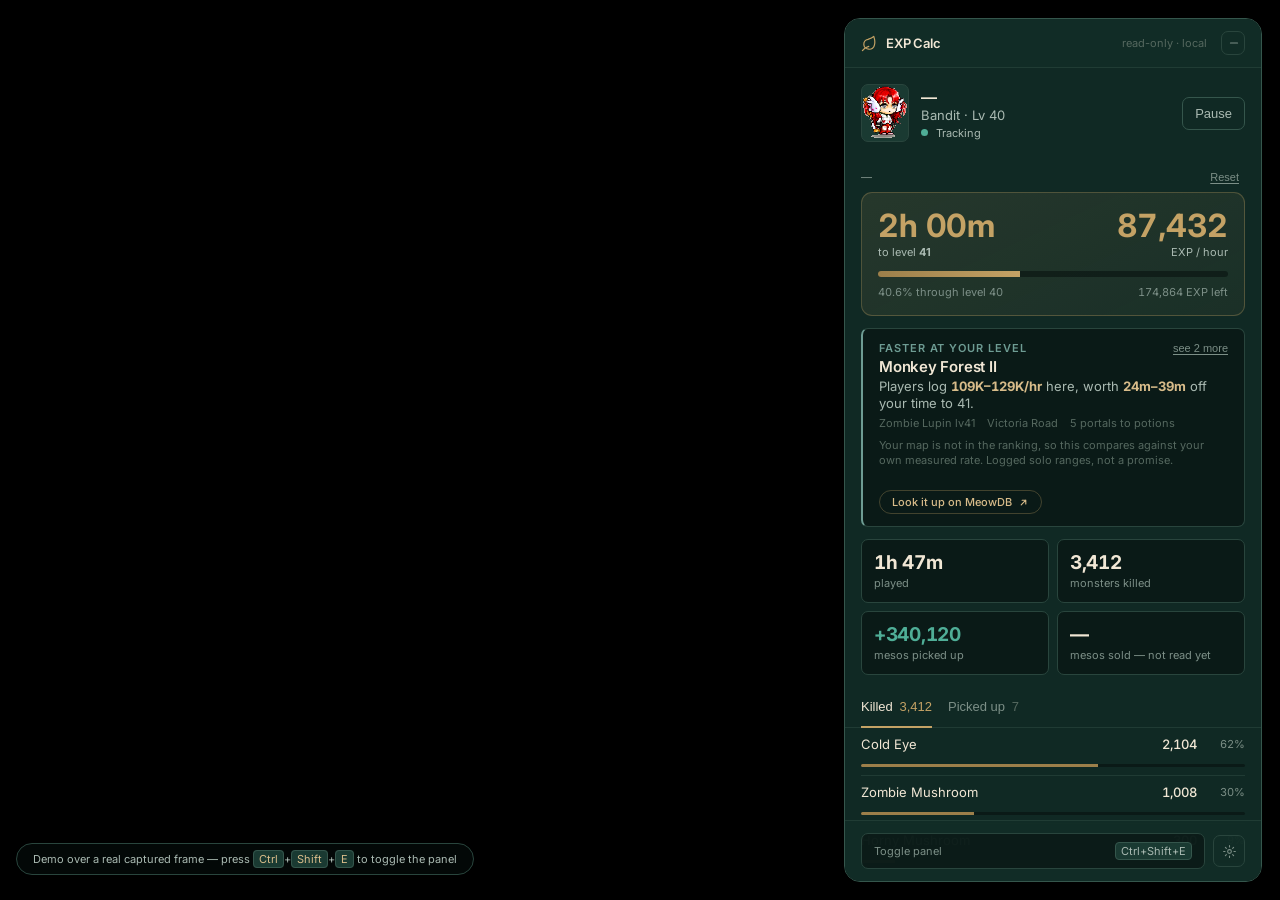
==== commit 870139fd: "Strip the panel to six figures, repaint it, link out to MeowDB The panel carried twelve tiles, five " ====
--- a/ui/overlay.html
+++ b/ui/overlay.html
@@ -95,23 +95,14 @@
       <button class="btn-s" id="c-pause">Pause</button>
     </div>
 
-    <div class="ranges" role="group" aria-label="Time range">
-      <button class="range" data-r="session" aria-pressed="true">Session</button>
-      <button class="range" data-r="today" aria-pressed="false">Today</button>
-      <button class="range" data-r="week" aria-pressed="false">Week</button>
-      <button class="range" data-r="month" aria-pressed="false">Month</button>
-      <button class="range" data-r="all" aria-pressed="false">All time</button>
-    </div>
-
     <div class="since">
-      <span id="s-since">Since 7:12 p.m.</span>
+      <span id="s-since">&mdash;</span>
       <button id="s-reset">Reset</button>
     </div>
 
 <!-- The two numbers somebody glances at mid-fight: how long until the
-         level, and how fast it is going. Everything else on the panel is
-         read deliberately; these two are read at a glance, so they are the
-         same size and nothing shares the row. -->
+         level, and how fast it is going. Nothing shares the row, and
+         nothing below is allowed to grow to this size. -->
     <div class="hero">
       <div class="hero-pair">
         <div class="big">
@@ -127,10 +118,6 @@
       <div class="pc"><span id="h-pct">&mdash;</span><span id="h-rem">&mdash;</span></div>
     </div>
 
-    <div class="hint" id="theme-hint" hidden>
-      Expand the minimap to colour the panel by region.
-    </div>
-
     <div class="reco" id="reco" hidden>
       <div class="reco-top">
         <span class="reco-lbl">Faster at your level</span>
@@ -141,21 +128,29 @@
       <div class="reco-meta" id="reco-meta"></div>
       <div class="reco-more" id="reco-more" hidden></div>
       <p class="reco-note" id="reco-note"></p>
-    </div>
-
-    <div class="grid3">
-      <div class="cell"><div class="v" id="t-played">1h 47m</div><div class="k">played</div></div>
-      <div class="cell"><div class="v" id="t-exp">156,218</div><div class="k">EXP</div></div>
-      <div class="cell"><div class="v" id="t-rate">87,432</div><div class="k">EXP / hour</div></div>
-      <div class="cell"><div class="v" id="t-kills">3,412</div><div class="k">kills</div></div>
-      <div class="cell"><div class="v pos" id="t-meso">+243,920</div><div class="k">mesos, net</div></div>
-      <div class="cell"><div class="v" id="t-pots">70</div><div class="k">potions</div></div>
-      <div class="cell"><div class="v" id="t-dps">541</div><div class="k" id="t-dps-k">DPS, effective</div></div>
-      <div class="cell"><div class="v" id="t-mesohr">136,593</div><div class="k">mesos / hour</div></div>
-      <div class="cell"><div class="v" id="t-deaths">0</div><div class="k">deaths</div></div>
-      <div class="cell"><div class="v" id="t-tolvl">&mdash;</div><div class="k">kills to level</div></div>
-      <div class="cell"><div class="v" id="t-expkill">&mdash;</div><div class="k">EXP / kill</div></div>
-      <div class="cell"><div class="v" id="t-party">&mdash;</div><div class="k">party bonus</div></div>
+      <!-- The panel says a map is worth going to; MeowDB says how to get
+           there and what lives on it. One is the reason to click the other,
+           so the link belongs on this card and nowhere else. -->
+      <button class="reco-cta" id="reco-cta">
+        Look it up on MeowDB
+        <svg width="11" height="11" viewBox="0 0 24 24" fill="none" stroke="currentColor" stroke-width="2.4" stroke-linecap="round" stroke-linejoin="round" aria-hidden="true">
+          <path d="M7 17 17 7M9 7h8v8"/>
+        </svg>
+      </button>
+    </div>
+
+    <div class="hint" id="theme-hint" hidden>
+      Expand the minimap to colour the panel by region.
+    </div>
+
+<!-- Four figures, and only the four that were asked for. A dash here
+         means the reader for it is not finished, which is deliberately not
+         the same as a zero. -->
+    <div class="grid2">
+      <div class="cell"><div class="v" id="t-played">&mdash;</div><div class="k">played</div></div>
+      <div class="cell"><div class="v" id="t-kills">&mdash;</div><div class="k">monsters killed</div></div>
+      <div class="cell"><div class="v pos" id="t-meso">&mdash;</div><div class="k">mesos picked up</div></div>
+      <div class="cell"><div class="v" id="t-sold">&mdash;</div><div class="k" id="t-sold-k">mesos from sales</div></div>
     </div>
 
 <!-- Last time and this week. A session that vanishes when you quit is
@@ -169,30 +164,20 @@
       <div class="week-last" id="week-last">&mdash;</div>
     </div>
 
-    <div class="recap" id="recap" hidden></div>
-
     <div class="tabs" role="tablist">
-      <button class="tab" role="tab" data-t="monsters" aria-selected="true">Monsters <b id="n-monsters">3</b></button>
-      <button class="tab" role="tab" data-t="items" aria-selected="false">Items <b id="n-items">7</b></button>
-      <button class="tab" role="tab" data-t="maps" aria-selected="false">Maps <b id="n-maps">2</b></button>
-      <button class="tab" role="tab" data-t="potions" aria-selected="false">Potions <b id="n-potions">2</b></button>
-    </div>
-
-    <div class="search">
-      <label class="vh" for="q" style="position:absolute;width:1px;height:1px;overflow:hidden">Filter</label>
-      <input type="text" id="q" placeholder="Search..." autocomplete="off">
+      <button class="tab" role="tab" data-t="monsters" aria-selected="true">Killed <b id="n-monsters">0</b></button>
+      <button class="tab" role="tab" data-t="items" aria-selected="false">Picked up <b id="n-items">0</b></button>
     </div>
 
     <div class="list" id="list"></div>
 
     <div class="p-foot">
       <div class="hotkey">Toggle panel <kbd>Ctrl+Shift+E</kbd></div>
-      <button class="btn-recap" id="b-recap">Recap</button>
       <!-- Quit lives down here, not in the header: the header's × minimises,
            and quitting discards the session totals, so it should take a
            deliberate trip to the far end of the panel. -->
       <button class="btn-quit only-tauri" id="b-quit" title="Quit EXP Calc — this ends the session">Quit</button>
-      <button class="icon-s" id="b-cfg" aria-label="Settings">
+      <button class="icon-s" id="b-cfg" aria-label="Switch between the dark and light theme" title="Dark / light">
         <svg width="15" height="15" viewBox="0 0 24 24" fill="none" stroke="currentColor" stroke-width="1.7" aria-hidden="true">
           <circle cx="12" cy="12" r="3"/>
           <path d="M12 2.6v2.3M12 19.1v2.3M21.4 12h-2.3M4.9 12H2.6M18.6 5.4 17 7M7 17l-1.6 1.6M18.6 18.6 17 17M7 7 5.4 5.4" stroke-linecap="round"/>
@@ -257,7 +242,7 @@
       { n: "White Potion", c: 48 }, { n: "Blue Potion", c: 22 }
     ]
   };
-  var tab = "monsters", filter = "";
+  var tab = "monsters";
 
   // The Rust side sends (name, count) pairs; the list renderer wants {n, c}.
   function pairs(v) {
@@ -279,63 +264,7 @@
   }
   var n = EXP.formatExp;
 
-  // The hero's subtitle is rewritten for a roll-up and has to come back
-  // intact for the session view, so the original markup is kept rather than
-  // reassembled.
-  var HERO_U = null;
-
-  /// A roll-up replaces the headline and the three measured tiles. The rest
-  /// of the panel — the level bar, the recommendation, the mob — is about
-  /// right now, and a week's total says nothing about any of it, so it is
-  /// left alone.
-  /// Put the hero's markup back before anything reads it.
-  ///
-  /// The roll-up writes plain text over the subtitle, which destroys the
-  /// `#h-next` element inside it — and `render` reads `#h-next` three lines
-  /// in, long before the range handling at the bottom. So this runs
-  /// unconditionally at the top of every render, whatever range is showing,
-  /// and `applyRange` overwrites it again at the end if it needs to.
-  /// Restoring only on the way back to Session was not enough: switching from
-  /// one roll-up straight to another threw on the missing element and aborted
-  /// the render, leaving the panel frozen on the previous range.
-  function restoreHero() {
-    if (HERO_U === null) HERO_U = $("h-u").innerHTML;
-    if (!document.getElementById("h-next")) $("h-u").innerHTML = HERO_U;
-    $("h-barwrap").style.display = "";
-  }
-
-  function applyRange() {
-    var T = S.totals;
-    if (S.range === "session" || !T) return;
-    var when = T.sessions === 0
-      ? "Nothing recorded yet"
-      : "Since " + new Date(T.since * 1000).toLocaleString([], {
-          month: "short", day: "numeric", hour: "numeric", minute: "2-digit"
-        });
-    $("s-since").textContent = when;
-
-    $("h-time").textContent = dur(T.active_secs);
-    $("h-rate").textContent = n(Math.round(T.rate));
-    $("h-u").textContent =
-      T.sessions + (T.sessions === 1 ? " session" : " sessions") +
-      (T.levels ? ", " + T.levels + (T.levels === 1 ? " level" : " levels") + " gained" : "") +
-      " grinding";
-    // The bar is progress through the current level, which a month's total
-    // has nothing to say about.
-    $("h-barwrap").style.display = "none";
-    $("h-pct").textContent = n(T.exp) + " EXP";
-    $("h-rem").textContent = T.levels + (T.levels === 1 ? " level" : " levels");
-
-    $("t-played").textContent = dur(T.active_secs);
-    $("t-exp").textContent = n(T.exp);
-    $("t-rate").textContent = n(Math.round(T.rate));
-
-    $("m-time").textContent = dur(T.active_secs);
-    $("m-sub").textContent = n(Math.round(T.rate)) + " EXP/hr " + S.range;
-  }
-
   function render() {
-    restoreHero();
     var cost = EXP.toNext[S.level];
     var remaining = cost - S.expInto;
     var pct = (S.expInto / cost) * 100;
@@ -360,24 +289,6 @@
         : "Lv " + S.level + " · " + n(Math.round(S.rate)) + " EXP/hr";
     $("m-bar").style.width = pct.toFixed(2) + "%";
 
-    // Effective DPS needs no kill count and no mob HP lookup at runtime: the
-    // mob's HP-per-EXP ratio turns measured EXP/hour straight into damage.
-    // Unknown mob means a clear rate instead of a made-up number.
-    var dps = MAPS.effectiveDps(S.rate, S.mob);
-    if (dps) {
-      $("t-dps").textContent = n(Math.round(dps));
-      $("t-dps-k").textContent = "DPS on " + S.mob;
-    } else {
-      var kpm = (S.kills !== null && S.playedSec > 0) ? S.kills / (S.playedSec / 60) : 0;
-      $("t-dps").textContent = kpm > 0 ? kpm.toFixed(1) : DASH;
-      $("t-dps-k").textContent = S.mob ? "kills / min" : "needs the mob";
-    }
-    var hrs = S.playedSec / 3600;
-    $("t-mesohr").textContent = (S.mesoEarned !== null && hrs > 0)
-      ? n(Math.round((S.mesoEarned - S.mesoSpent) / hrs))
-      : DASH;
-    $("t-deaths").textContent = S.deaths === null ? DASH : S.deaths;
-
     renderReco(remaining);
 
     // Live capture derives EXP, level, rate and time. Anything it does not
@@ -387,27 +298,25 @@
     var un = function (v) { return (v === null || v === undefined) ? DASH : n(v); };
 
     $("t-played").textContent = dur(S.playedSec);
-    $("t-exp").textContent = n(S.expGained);
-    $("t-rate").textContent = n(Math.round(S.rate));
     $("t-kills").textContent = un(S.kills);
     var mEl = $("t-meso");
     if (S.mesoEarned === null) {
       mEl.textContent = DASH;
       mEl.className = "v";
     } else {
-      var net = S.mesoEarned - S.mesoSpent;
-      mEl.textContent = (net >= 0 ? "+" : "−") + n(Math.abs(net));
-      mEl.className = "v " + (net >= 0 ? "pos" : "neg");
-    }
-    $("t-tolvl").textContent = S.killsToLevel ? n(S.killsToLevel) : DASH;
-    $("t-expkill").textContent = S.expPerKill ? n(Math.round(S.expPerKill)) : DASH;
-    $("t-party").textContent = (S.expBonus === null || S.expBonus === undefined)
+      mEl.textContent = "+" + n(S.mesoEarned);
+      mEl.className = "v pos";
+    }
+    // Mesos from selling is a different number from mesos picked up, and
+    // nothing reads it yet: the client does not float a line for a sale the
+    // way it does for a drop, so it has to come off the shop window. A dash
+    // and a reason, never a zero that looks like a quiet evening.
+    $("t-sold").textContent = S.mesoSold === null || S.mesoSold === undefined
       ? DASH
-      : "+" + n(S.expBonus);
-
-    $("t-pots").textContent = S.potions === null
-      ? DASH
-      : n(S.potions.reduce(function (a, p) { return a + p.c; }, 0));
+      : "+" + n(S.mesoSold);
+    $("t-sold-k").textContent = S.mesoSold === null || S.mesoSold === undefined
+      ? "mesos sold — not read yet"
+      : "mesos from sales";
 
     // "Paused" is the user's choice; everything else is the tracker telling
     // us what it can or cannot see. Conflating them made a failed reading
@@ -424,13 +333,8 @@
 
     // These can be null while live capture has nothing for them yet, and a
     // throw here would abort the rest of the render.
-    $("n-monsters").textContent = (S.monsters || []).length;
+    $("n-monsters").textContent = S.kills === null ? "0" : n(S.kills);
     $("n-items").textContent = (S.items || []).length;
-    $("n-maps").textContent = (S.maps || []).length;
-    $("n-potions").textContent = (S.potions || []).length;
-
-    // Last, so a roll-up overwrites the live figures rather than racing them.
-    applyRange();
 
     renderList();
   }
@@ -588,23 +492,29 @@
   }
 
   function renderList() {
-    var rows = S[tab] || [];
-    var isTime = tab === "maps";
-    var q = filter.trim().toLowerCase();
-    var shown = rows.filter(function (r) { return !q || r.n.toLowerCase().indexOf(q) > -1; });
-    var total = rows.reduce(function (a, r) { return a + r.c; }, 0) || 1;
+    var rows = (S[tab] || []).slice();
     var host = $("list");
     host.textContent = "";
 
-    if (!shown.length) {
+    // Kills are counted from the floating EXP lines, which say that
+    // something died and never say what. So a kill with no name is still a
+    // kill, listed as one, rather than quietly dropped or quietly attached
+    // to whatever was killed last.
+    if (tab === "monsters" && !rows.length && S.kills) {
+      rows = [{ n: "Unidentified", c: S.kills }];
+    }
+    var total = rows.reduce(function (a, r) { return a + r.c; }, 0) || 1;
+
+    if (!rows.length) {
       var e = document.createElement("p");
       e.className = "empty";
-      e.textContent = q
-        ? "Nothing matching “" + filter + "”."
-        : "Nothing yet this session. Play with tracking on and it counts up here.";
+      e.textContent = tab === "monsters"
+        ? "Nothing killed yet this session."
+        : "Nothing picked up yet this session.";
       host.appendChild(e);
       return;
     }
+    var shown = rows;
 
     shown.slice().sort(function (a, b) { return b.c - a.c; }).forEach(function (r) {
       var share = (r.c / total) * 100;
@@ -612,7 +522,7 @@
       d.className = "li";
       var nm = document.createElement("span"); nm.className = "nm"; nm.textContent = r.n;
       var ct = document.createElement("span"); ct.className = "ct";
-      ct.textContent = isTime ? dur(r.c) : n(r.c);
+      ct.textContent = n(r.c);
       var sh = document.createElement("span"); sh.className = "sh"; sh.textContent = Math.round(share) + "%";
       var mt = document.createElement("span"); mt.className = "meter";
       var fill = document.createElement("i"); fill.style.width = share.toFixed(1) + "%";
@@ -635,15 +545,9 @@
     S.mesoEarned = 0; S.mesoSpent = 0;
     S.monsters = []; S.items = []; S.maps = []; S.potions = [];
     S.expPerKill = null; S.killsToLevel = null; S.expBonus = null; S.expFromChat = null;
-    $("recap").hidden = true;
     render();
   });
 
-  // The ranges read filed sessions off disk, not the live one. Refetched on
-  // every switch and on a timer while a roll-up is showing, so "today" climbs
-  // as you play rather than jumping when you quit — the running session is
-  // counted alongside the filed ones on the Rust side.
-  var rangeTimer = null;
   /* ---- last session, and the week ---------------------------------------
      The live session already shows on the panel. What it cannot show is
      whether tonight is better than last night, which is the question that
@@ -699,25 +603,16 @@
     t.core.invoke("review").then(renderWeek).catch(function () {});
   }
 
-  function fetchTotals() {
+  $("reco-toggle").addEventListener("click", function () { recoOpen = !recoOpen; render(); });
+
+  // Opening a browser is the app's job, not the page's: a webview that can
+  // navigate itself away from the overlay is a webview that can be talked
+  // into it. The command takes no URL — it builds the one address it is
+  // allowed to open.
+  $("reco-cta").addEventListener("click", function () {
     var t = window.__TAURI__;
-    if (!t || !t.core || !t.core.invoke) return;
-    t.core.invoke("range_totals", { range: S.range })
-      .then(function (r) { S.totals = r; render(); })
-      .catch(function () { S.totals = null; render(); });
-  }
-  function setRange(r) {
-    S.range = r;
-    [].forEach.call(document.querySelectorAll(".range"), function (o) {
-      o.setAttribute("aria-pressed", String(o.getAttribute("data-r") === r));
-    });
-    if (rangeTimer) { clearInterval(rangeTimer); rangeTimer = null; }
-    if (r === "session") { S.totals = null; render(); return; }
-    fetchTotals();
-    rangeTimer = setInterval(fetchTotals, 10000);
-  }
-  [].forEach.call(document.querySelectorAll(".range"), function (b) {
-    b.addEventListener("click", function () { setRange(b.getAttribute("data-r")); });
+    if (t && t.core && t.core.invoke) t.core.invoke("open_map_database").catch(function () {});
+    else window.open("https://meowdb.com/msclassic/maps", "_blank", "noopener");
   });
 
   [].forEach.call(document.querySelectorAll(".tab"), function (b) {
@@ -730,24 +625,34 @@
     });
   });
 
-  $("q").addEventListener("input", function () { filter = this.value; renderList(); });
-
-  $("reco-toggle").addEventListener("click", function () { recoOpen = !recoOpen; render(); });
-
-  $("b-recap").addEventListener("click", function () {
-    var r = $("recap");
-    if (!r.hidden) { r.hidden = true; return; }
-    var cost = EXP.toNext[S.level];
-    var hours = S.rate > 0 ? (cost - S.expInto) / S.rate : Infinity;
-    var net = S.mesoEarned - S.mesoSpent;
-    var top = S.monsters.slice().sort(function (a, b2) { return b2.c - a.c; })[0];
-    r.innerHTML = "<b>" + dur(S.playedSec) + "</b> played" +
-      (top ? ", mostly <b>" + top.n + "</b>" : "") +
-      ". <b>" + n(S.expGained) + "</b> EXP at <b>" + n(S.rate) + "</b>/hr, " +
-      "<b>" + n(S.kills) + "</b> kills. Mesos <b>" + n(S.mesoEarned) + "</b> in, " +
-      "<b>" + n(S.mesoSpent) + "</b> on potions, net <b>" + (net >= 0 ? "+" : "−") + n(Math.abs(net)) + "</b>. " +
-      "Level " + (S.level + 1) + " in <b>" + hhmm(hours) + "</b>.";
-    r.hidden = false;
+  /* ---- dark or light --------------------------------------------------
+     Dark is the default because this panel sits over a game. Light is for
+     reading the week back afterwards. The choice is per-machine, so it
+     lives in localStorage rather than in the session file — and a browser
+     that refuses storage must still get a working panel, hence the
+     try/catch on both ends. */
+  var THEME_KEY = "expcalc.theme";
+  function setTheme(name) {
+    document.documentElement.dataset.theme = name;
+    try { localStorage.setItem(THEME_KEY, name); } catch (e) {}
+    // The region tint is written as inline custom properties on <html>,
+    // which would otherwise sit on top of the new theme and be read back
+    // as if they were its base colours. Clear them, re-read, re-tint.
+    var root = document.documentElement.style;
+    THEME.TOKENS.forEach(function (k) { root.removeProperty(k); });
+    var hue = shownHue;
+    BASE = null; shownHue = null;
+    readBaseTheme();
+    if (hue !== null) applyRegionHue(hue);
+  }
+  (function () {
+    var saved = null;
+    try { saved = localStorage.getItem(THEME_KEY); } catch (e) {}
+    if (saved === "light") document.documentElement.dataset.theme = "light";
+  })();
+  var bCfg = $("b-cfg");
+  if (bCfg) bCfg.addEventListener("click", function () {
+    setTheme(document.documentElement.dataset.theme === "light" ? "dark" : "light");
   });
 
   // The X hides to the tray; it does not quit. Tracking keeps running while
--- a/ui/tokens.css
+++ b/ui/tokens.css
@@ -1,48 +1,70 @@
 /* ============================================================
    EXP Calc — design tokens
-   Dark Earth Green / Cozy Korean Fantasy RPG.
+   Modern organic luxury: phthalo green, antique gold, ivory.
 
    Every component style resolves through these. No component
    rule may hardcode a colour, size or radius literal.
+
+   Two themes that share an identity rather than inverting each
+   other. Dark is the default, because this is a panel that sits
+   over a game; light is there for reading the week over coffee.
+   Set `data-theme="light"` on <html> to switch.
+
+   One deliberate departure from the palette sheet. It lists
+   Champagne as the light-mode accent, and champagne-on-ivory is
+   a 1.5:1 contrast ratio — fine for a fill, unreadable for the
+   hero figure, which is the one thing on this panel that has to
+   be legible from across a desk. So in light mode the accent
+   *text* colour is Phthalo Green and Champagne does the filling.
+   The 60/30/10 split holds either way.
    ============================================================ */
 
 :root {
   color-scheme: dark;
 
-  /* --- core palette (fixed by the design system) --- */
-  --c-bg:        #0D1B15;
-  --c-surface:   #14261D;
-  --c-elevated:  #1C3427;
-  --c-accent:    #A9CE61;
-  --c-text:      #F4F1E8;
+  /* --- brand, shared by both themes --- */
+  --c-primary:   #00483E;  /* phthalo green */
+  --c-secondary: #087F70;  /* jade */
 
-  /* --- derived neutrals: ivory desaturated toward the forest --- */
-  --c-text-muted: #A8B59C;
-  --c-text-dim:   #74836B;
-  --c-text-faint: #4D5A47;
+  /* --- dark: the default, over the game --- */
+  --c-bg:        #0B1513;  /* obsidian */
+  --c-surface:   #122D27;  /* deep forest */
+  --c-elevated:  #1A3A32;
+  /* Recessed behind the surface — tracks, wells, inset rows. */
+  --c-well:      rgba(7, 15, 13, 0.55);
+  /* The panel itself: translucent over the game, and its sticky header and
+     footer, which must be opaque enough to hide what scrolls under them. */
+  --c-panel:       rgba(18, 45, 39, 0.93);
+  --c-panel-solid: rgba(18, 45, 39, 0.97);
+  --c-alert-soft:  rgba(181, 97, 111, 0.18);
+  --c-accent:    #C4A265;  /* antique gold */
+  --c-text:      #F1E7D5;  /* warm ivory */
 
-  /* --- derived greens --- */
-  --c-accent-soft:   rgba(169, 206, 97, 0.12);
-  --c-accent-softer: rgba(169, 206, 97, 0.06);
-  --c-accent-line:   rgba(169, 206, 97, 0.30);
-  --c-accent-deep:   #7FA343;
-  --c-accent-text:   #C3E088;
+  --c-text-muted: #AABAB2;  /* muted sage */
+  --c-text-dim:   #7C8F87;
+  --c-text-faint: #55685F;
 
-  /* --- borders: subtle green, never grey --- */
-  --c-border:        rgba(169, 206, 97, 0.13);
-  --c-border-strong: rgba(169, 206, 97, 0.26);
-  --c-divider:       rgba(169, 206, 97, 0.08);
+  --c-accent-soft:   rgba(196, 162, 101, 0.12);
+  --c-accent-softer: rgba(196, 162, 101, 0.06);
+  --c-accent-line:   rgba(196, 162, 101, 0.30);
+  --c-accent-deep:   #9C7F4A;
+  --c-accent-text:   #D8BC8A;
+
+  --c-border:        #29453D;  /* deep sage */
+  --c-border-strong: #35564C;
+  --c-divider:       rgba(41, 69, 61, 0.65);
 
   /* --- semantic, kept distinct from the accent --- */
-  --c-good:  #8FD694;
-  --c-warn:  #E0B457;
-  --c-alert: #DB8A6B;
-  --c-info:  #7FB8C4;
+  --c-good:       #4FAE97;
+  --c-warn:       #D7A33F;
+  --c-alert:      #B5616F;  /* wine, lifted to read as text */
+  --c-alert-text: #E0A3AC;
+  --c-info:       #6E9C93;
 
   /* --- formula band hues for the curve view --- */
-  --c-band-quad: #7FB8C4;
-  --c-band-slow: #A9CE61;
-  --c-band-fast: #DB8A6B;
+  --c-band-quad: #6E9C93;
+  --c-band-slow: #C4A265;
+  --c-band-fast: #B5616F;
 
   /* --- typography --- */
   --font-sans: "Inter", -apple-system, "Segoe UI", system-ui, sans-serif;
@@ -107,6 +129,51 @@
   --ease:   cubic-bezier(0.32, 0.72, 0.35, 1);
 }
 
+/* Light: ivory and white, green for the figures, champagne for the fills. */
+:root[data-theme="light"] {
+  color-scheme: light;
+
+  --c-bg:        #F3EFE6;  /* ivory */
+  --c-surface:   #FFFFFF;
+  --c-elevated:  #FFFFFF;
+  --c-well:      rgba(23, 39, 36, 0.05);
+  --c-panel:       rgba(255, 255, 255, 0.95);
+  --c-panel-solid: rgba(255, 255, 255, 0.98);
+  --c-alert-soft:  rgba(121, 61, 72, 0.12);
+  /* Phthalo green, not champagne — see the note at the top. */
+  --c-accent:    #00483E;
+  --c-text:      #172724;  /* charcoal */
+
+  --c-text-muted: #64736C;  /* muted green */
+  --c-text-dim:   #86948D;
+  --c-text-faint: #A7B2AB;
+
+  /* Champagne does the filling it is good at. */
+  --c-accent-soft:   rgba(213, 188, 145, 0.34);
+  --c-accent-softer: rgba(213, 188, 145, 0.18);
+  --c-accent-line:   rgba(0, 72, 62, 0.22);
+  --c-accent-deep:   #087F70;
+  --c-accent-text:   #00483E;
+
+  --c-border:        #DEDCD3;  /* warm gray */
+  --c-border-strong: #C7C4B8;
+  --c-divider:       rgba(222, 220, 211, 0.9);
+
+  --c-good:       #087F70;
+  --c-warn:       #9A6F18;
+  --c-alert:      #793D48;  /* wine */
+  --c-alert-text: #793D48;
+  --c-info:       #3F6E66;
+
+  --c-band-quad: #3F6E66;
+  --c-band-slow: #087F70;
+  --c-band-fast: #793D48;
+
+  --sh-low: 0 1px 2px rgba(23, 39, 36, 0.08);
+  --sh-mid: 0 4px 14px rgba(23, 39, 36, 0.10);
+  --sh-pop: 0 10px 30px rgba(23, 39, 36, 0.16);
+}
+
 /* Honour both the OS setting and the in-app Settings toggle. */
 @media (prefers-reduced-motion: reduce) {
   :root { --t-fast: 0ms; --t-mid: 0ms; }
--- a/ui/overlay.css
+++ b/ui/overlay.css
@@ -16,8 +16,8 @@
 .stage-note {
   position: absolute; left: 16px; bottom: 14px; z-index: 3;
   font-size: var(--fs-micro);
-  color: rgba(244, 241, 232, 0.72);
-  background: rgba(13, 27, 21, 0.72);
+  color: var(--c-text-muted);
+  background: var(--c-well);
   border: 1px solid var(--c-border);
   border-radius: var(--r-pill);
   padding: var(--s-2) var(--s-4);
@@ -40,7 +40,7 @@
   width: 418px;
   max-height: calc(100% - 36px);
   display: flex; flex-direction: column;
-  background: rgba(20, 38, 29, 0.93);
+  background: var(--c-panel);
   border: 1px solid var(--c-border-strong);
   border-radius: var(--r-lg);
   box-shadow: var(--sh-pop);
@@ -60,14 +60,14 @@
    it is a control; on an overlay with a 1px border and rounded corners it
    reads as a grey border stuck to one side of the panel. Thin and tinted to
    the accent so it stays a scrollbar. */
-.panel { scrollbar-width: thin; scrollbar-color: rgba(169, 206, 97, 0.30) transparent; }
+.panel { scrollbar-width: thin; scrollbar-color: var(--c-accent-line) transparent; }
 .panel::-webkit-scrollbar { width: 6px; }
 .panel::-webkit-scrollbar-track { background: transparent; }
 .panel::-webkit-scrollbar-thumb {
-  background: rgba(169, 206, 97, 0.30);
+  background: var(--c-accent-line);
   border-radius: var(--r-pill);
 }
-.panel::-webkit-scrollbar-thumb:hover { background: rgba(169, 206, 97, 0.50); }
+.panel::-webkit-scrollbar-thumb:hover { background: var(--c-border-strong); }
 
 .p-head {
   display: flex; align-items: center; gap: var(--s-2);
@@ -75,7 +75,7 @@
   border-bottom: 1px solid var(--c-divider);
   flex: none;
   position: sticky; top: 0; z-index: 3;
-  background: rgba(20, 38, 29, 0.97);
+  background: var(--c-panel-solid);
 }
 .p-head .leaf { width: 17px; height: 17px; color: var(--c-accent); }
 .p-head .nm { font-weight: var(--fw-semi); font-size: var(--fs-small); letter-spacing: var(--ls-tight); }
@@ -134,7 +134,7 @@
 }
 .mini-track {
   position: absolute; left: 0; right: 0; bottom: 0; height: 3px;
-  background: rgba(13, 27, 21, 0.75);
+  background: var(--c-well);
 }
 .mini-track > i { display: block; height: 100%; background: var(--c-accent); }
 
@@ -143,7 +143,7 @@
 .reco {
   margin: 0 var(--s-4) var(--s-3);
   padding: var(--s-3) var(--s-4);
-  background: rgba(13, 27, 21, 0.5);
+  background: var(--c-well);
   border: 1px solid var(--c-border);
   border-left: 2px solid var(--c-info);
   border-radius: var(--r-sm);
@@ -217,16 +217,6 @@
 .btn-s:hover { border-color: var(--c-accent-line); color: var(--c-accent-text); }
 
 /* ranges */
-.ranges { display: flex; gap: var(--s-1); padding: 0 var(--s-4); flex-wrap: wrap; flex: none; }
-.range {
-  background: transparent; border: 1px solid transparent;
-  border-radius: var(--r-pill);
-  padding: var(--s-1) var(--s-3);
-  font-size: var(--fs-micro); font-weight: var(--fw-medium);
-  color: var(--c-text-dim); cursor: pointer;
-}
-.range:hover { color: var(--c-text); }
-.range[aria-pressed="true"] { border-color: var(--c-accent); color: var(--c-accent); }
 
 .since {
   display: flex; justify-content: space-between; align-items: baseline;
@@ -247,7 +237,7 @@
   padding: var(--s-4);
   border: 1px solid var(--c-accent-line);
   border-radius: var(--r-md);
-  background: linear-gradient(155deg, rgba(169, 206, 97, 0.11), rgba(169, 206, 97, 0.02));
+  background: linear-gradient(155deg, var(--c-accent-soft), var(--c-accent-softer));
   flex: none;
 }
 .hero .t {
@@ -259,7 +249,7 @@
 .hero .u { font-size: var(--fs-small); color: var(--c-text-muted); margin-top: 2px; }
 .hero .bar {
   height: 6px; margin-top: var(--s-3);
-  background: rgba(13, 27, 21, 0.8);
+  background: var(--c-well);
   border-radius: var(--r-pill); overflow: hidden;
 }
 .hero .bar > i {
@@ -274,13 +264,13 @@
 }
 
 /* stat grid */
-.grid3 {
-  display: grid; grid-template-columns: repeat(3, 1fr);
+.grid2 {
+  display: grid; grid-template-columns: repeat(2, 1fr);
   gap: var(--s-2); padding: 0 var(--s-4) var(--s-3);
   flex: none;
 }
 .cell {
-  background: rgba(13, 27, 21, 0.55);
+  background: var(--c-well);
   border: 1px solid var(--c-border);
   border-radius: var(--r-sm);
   padding: var(--s-3);
@@ -315,19 +305,6 @@
 .tab b { color: var(--c-text-faint); font-weight: var(--fw-regular); margin-left: 3px; }
 .tab[aria-selected="true"] b { color: var(--c-accent); }
 
-.search { padding: var(--s-3) var(--s-4); flex: none; }
-.search input {
-  width: 100%;
-  background: rgba(13, 27, 21, 0.7);
-  border: 1px solid var(--c-border);
-  border-radius: var(--r-sm);
-  color: var(--c-text);
-  padding: var(--s-2) var(--s-3);
-  font-size: var(--fs-small);
-}
-.search input::placeholder { color: var(--c-text-faint); }
-.search input:focus-visible { border-color: var(--c-accent); }
-
 .list { padding: 0 var(--s-4) var(--s-3); flex: none; }
 .li {
   display: grid; grid-template-columns: 1fr auto auto;
@@ -340,7 +317,7 @@
 .li .nm { min-width: 0; overflow: hidden; text-overflow: ellipsis; white-space: nowrap; }
 .li .ct { font-variant-numeric: tabular-nums; color: var(--c-text); font-weight: var(--fw-medium); }
 .li .sh { font-variant-numeric: tabular-nums; color: var(--c-text-dim); font-size: var(--fs-micro); width: 36px; text-align: right; }
-.li .meter { grid-column: 1 / -1; height: 3px; background: rgba(13,27,21,0.8); border-radius: var(--r-pill); overflow: hidden; }
+.li .meter { grid-column: 1 / -1; height: 3px; background: var(--c-well); border-radius: var(--r-pill); overflow: hidden; }
 .li .meter > i { display: block; height: 100%; background: var(--c-accent-deep); }
 .empty { color: var(--c-text-dim); font-size: var(--fs-small); padding: var(--s-5) 0; line-height: var(--lh-snug); }
 
@@ -351,13 +328,13 @@
   border-top: 1px solid var(--c-divider);
   flex: none;
   position: sticky; bottom: 0; z-index: 3;
-  background: rgba(20, 38, 29, 0.97);
+  background: var(--c-panel-solid);
   margin-top: auto;
 }
 .hotkey {
   flex: 1;
   display: flex; align-items: center; gap: var(--s-2);
-  background: rgba(13, 27, 21, 0.6);
+  background: var(--c-well);
   border: 1px solid var(--c-border);
   border-radius: var(--r-sm);
   padding: var(--s-2) var(--s-3);
@@ -370,13 +347,6 @@
   border-radius: var(--r-xs);
   padding: 1px 5px; color: var(--c-text-muted);
 }
-.btn-recap {
-  background: var(--c-accent); border: 1px solid var(--c-accent);
-  color: #0D1B15; font-weight: var(--fw-semi); font-size: var(--fs-small);
-  border-radius: var(--r-sm); padding: var(--s-2) var(--s-5);
-  cursor: pointer; display: inline-flex; align-items: center; gap: var(--s-2);
-}
-.btn-recap:hover { background: var(--c-accent-text); }
 /* Quiet by default — it is the one control that throws the session away, so it
    should not compete with Recap for the eye. It only turns warm once armed. */
 .btn-quit {
@@ -387,8 +357,8 @@
 }
 .btn-quit:hover { color: var(--c-text); border-color: var(--c-text-dim); }
 .btn-quit[data-armed="1"] {
-  background: rgba(196, 92, 72, 0.18);
-  border-color: #C45C48; color: #E8A79A;
+  background: var(--c-alert-soft);
+  border-color: var(--c-alert); color: var(--c-alert-text);
 }
 .icon-s {
   width: 32px; height: 32px; flex: none;
@@ -397,21 +367,6 @@
   border-radius: var(--r-sm); color: var(--c-text-dim); cursor: pointer;
 }
 .icon-s:hover { border-color: var(--c-accent-line); color: var(--c-accent); }
-
-.recap {
-  margin: 0 var(--s-4) var(--s-3);
-  padding: var(--s-3) var(--s-4);
-  border: 1px solid var(--c-border);
-  border-left: 2px solid var(--c-accent);
-  border-radius: var(--r-sm);
-  background: rgba(13, 27, 21, 0.6);
-  font-size: var(--fs-small);
-  color: var(--c-text-muted);
-  line-height: var(--lh-snug);
-  flex: none;
-}
-.recap b { color: var(--c-text); font-variant-numeric: tabular-nums; }
-.recap[hidden] { display: none; }
 
 /* A one-line nudge, not a warning: the overlay works perfectly well
    without it, and only the colour is on offer. */
@@ -451,7 +406,7 @@
   padding: var(--s-3) var(--s-4);
   border: 1px solid var(--c-border);
   border-radius: var(--r-sm);
-  background: rgba(13, 27, 21, 0.4);
+  background: var(--c-well);
   flex: none;
 }
 .week[hidden] { display: none; }
@@ -481,7 +436,7 @@
 .wd > i {
   display: block; width: 100%;
   border-radius: 2px 2px 0 0;
-  background: var(--c-accent-deep);
+  background: var(--c-secondary);
 }
 .wd.now > i { background: var(--c-accent); }
 /* A rest day keeps its column and loses its colour: the gap is the point. */
@@ -497,3 +452,21 @@
   font-size: var(--fs-micro); color: var(--c-text-muted);
   font-variant-numeric: tabular-nums;
 }
+
+/* The link out to the map database. Sits on the recommendation card
+   because that is the only place it means anything: the panel has just
+   said a map is worth the trip, and this is where you find out how to get
+   there and what lives on it. */
+.reco-cta {
+  display: inline-flex; align-items: center; gap: 6px;
+  margin-top: var(--s-3);
+  background: transparent;
+  border: 1px solid var(--c-accent-line);
+  border-radius: var(--r-pill);
+  padding: var(--s-1) var(--s-3);
+  font-size: var(--fs-micro); font-weight: var(--fw-medium);
+  font-family: inherit;
+  color: var(--c-accent-text);
+  cursor: pointer;
+}
+.reco-cta:hover { border-color: var(--c-accent); background: var(--c-accent-softer); }
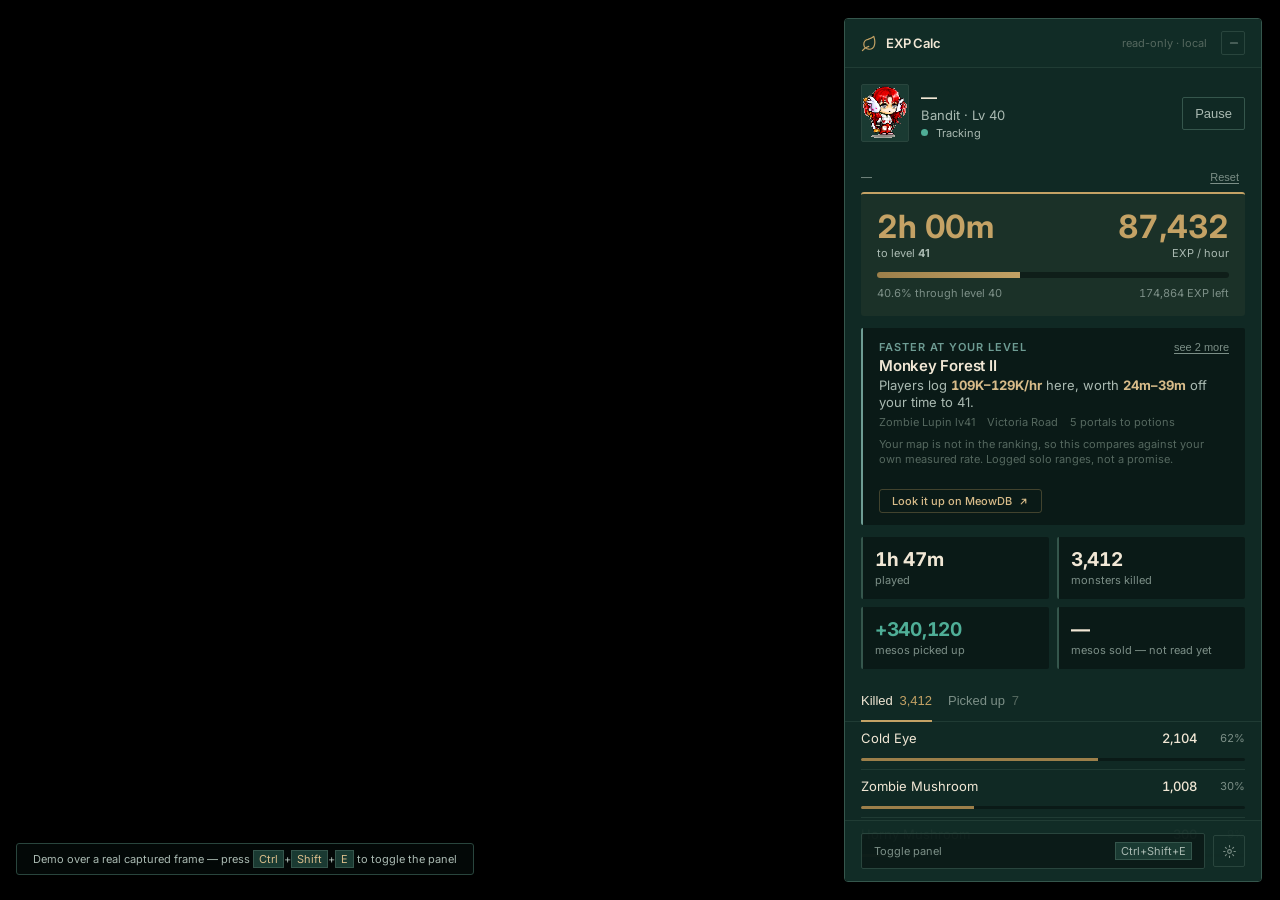
==== commit 6c70e9b9: "Cut the character's portrait off the screen, and square the panel off The panel's avatar was a PNG c" ====
--- a/ui/overlay.html
+++ b/ui/overlay.html
@@ -48,7 +48,7 @@
 
     <!-- Compact bar. Tracking carries on unchanged while this is showing. -->
     <div class="mini" data-tauri-drag-region>
-      <img class="mini-av" src="character.png" alt="" onerror="this.remove()">
+      <img class="mini-av" id="m-sprite" src="character.png" alt="" onerror="this.remove()">
       <div class="mini-main">
         <div class="mini-t" id="m-time">2h 00m</div>
         <div class="mini-s" id="m-sub">Lv 40 &middot; 87,432 EXP/hr</div>
@@ -375,6 +375,45 @@
    * with. Once a region has been read the hint goes away for good: the
    * panel keeps that colour, and nagging about it would be noise.
    */
+  /* ---- the portrait ----------------------------------------------------
+     Cut off the player's own screen rather than drawn by anybody, so
+     whatever they are wearing today is what the panel shows. It arrives as
+     raw RGBA with the background already keyed to transparent — painted
+     straight onto a canvas, so nothing has to decode an image format and
+     there is no moment where a half-loaded picture is on screen.
+
+     It arrives a few times a day at most, on one snapshot, so this replaces
+     the <img> once and then leaves it alone. */
+  function showAvatar(a) {
+    if (!a || !a.w || !a.h || !a.rgba) return;
+    var bin;
+    try { bin = atob(a.rgba); } catch (e) { return; }
+    if (bin.length < a.w * a.h * 4) return;
+    var cv = document.createElement("canvas");
+    cv.width = a.w; cv.height = a.h;
+    var ctx = cv.getContext("2d");
+    var img = ctx.createImageData(a.w, a.h);
+    for (var i = 0; i < img.data.length; i++) img.data[i] = bin.charCodeAt(i);
+    ctx.putImageData(img, 0, 0);
+    var url = cv.toDataURL("image/png");
+    ["c-sprite", "m-sprite"].forEach(function (id) {
+      var el = $(id);
+      // `onerror` removes the placeholder when there is no bundled file, so
+      // the element may be gone; put a fresh one back in that case.
+      if (!el) {
+        var host = id === "c-sprite" ? document.querySelector(".avatar")
+                                     : document.querySelector(".mini");
+        if (!host) return;
+        el = document.createElement("img");
+        el.id = id;
+        el.alt = "";
+        if (id === "m-sprite") { el.className = "mini-av"; host.insertBefore(el, host.firstChild); }
+        else host.appendChild(el);
+      }
+      el.src = url;
+    });
+  }
+
   function showThemeHint(s) {
     var el = $("theme-hint");
     if (!el) return;
@@ -791,6 +830,7 @@
       S.rate = s.rate || 0;
       applyRegionHue(s.region_hue);
       showThemeHint(s);
+      if (s.avatar) showAvatar(s.avatar);
       S.playedSec = s.active_secs || 0;
 
       // The chat log is the only source for these, and it is only read once
--- a/ui/tokens.css
+++ b/ui/tokens.css
@@ -102,12 +102,18 @@
   --s-7: 32px;
   --s-8: 44px;
 
-  /* --- radius --- */
-  --r-xs: 4px;
-  --r-sm: 7px;
-  --r-md: 11px;
-  --r-lg: 16px;
-  --r-pill: 999px;
+  /* --- radius ---
+     Square, near enough. The panel reads as an instrument rather than a
+     card: edges meet, corners are a hint instead of a gesture, and the
+     only genuinely round thing left is the status dot. A pill is 3px here
+     rather than 999px, so the few things that were pills — the tags, the
+     database link — square off with everything else instead of becoming
+     the loudest shapes on the panel. */
+  --r-xs: 0px;
+  --r-sm: 2px;
+  --r-md: 3px;
+  --r-lg: 4px;
+  --r-pill: 3px;
 
   /* --- elevation: minimal, never heavy --- */
   --sh-none: none;
--- a/ui/overlay.css
+++ b/ui/overlay.css
@@ -378,8 +378,27 @@
   color: var(--c-text-dim);
   background: var(--c-accent-softer);
   border: 1px solid var(--c-divider);
-  border-radius: 7px;
-}
+  border-radius: var(--r-sm);
+}
+
+/* ---------- square, and lit from the edges ----------
+   With the corners gone the panel needs something else to separate its
+   parts, so the figures get a rule down their accent side rather than a
+   rounded box, and the hero loses its outline for a single heavy top edge.
+   Fewer boxes, more alignment. */
+.cell {
+  border-left: 2px solid var(--c-border-strong);
+  border-top: 0; border-right: 0; border-bottom: 0;
+  background: var(--c-well);
+  padding-left: var(--s-3);
+}
+.hero {
+  border: 0;
+  border-top: 2px solid var(--c-accent);
+  background: var(--c-accent-softer);
+}
+.week { border: 0; border-left: 2px solid var(--c-border-strong); }
+.reco { border-top: 0; border-right: 0; border-bottom: 0; border-left: 2px solid var(--c-info); }
 
 /* ---------- the two numbers you read at a glance ---------- */
 
@@ -435,7 +454,7 @@
 }
 .wd > i {
   display: block; width: 100%;
-  border-radius: 2px 2px 0 0;
+  border-radius: 0;
   background: var(--c-secondary);
 }
 .wd.now > i { background: var(--c-accent); }
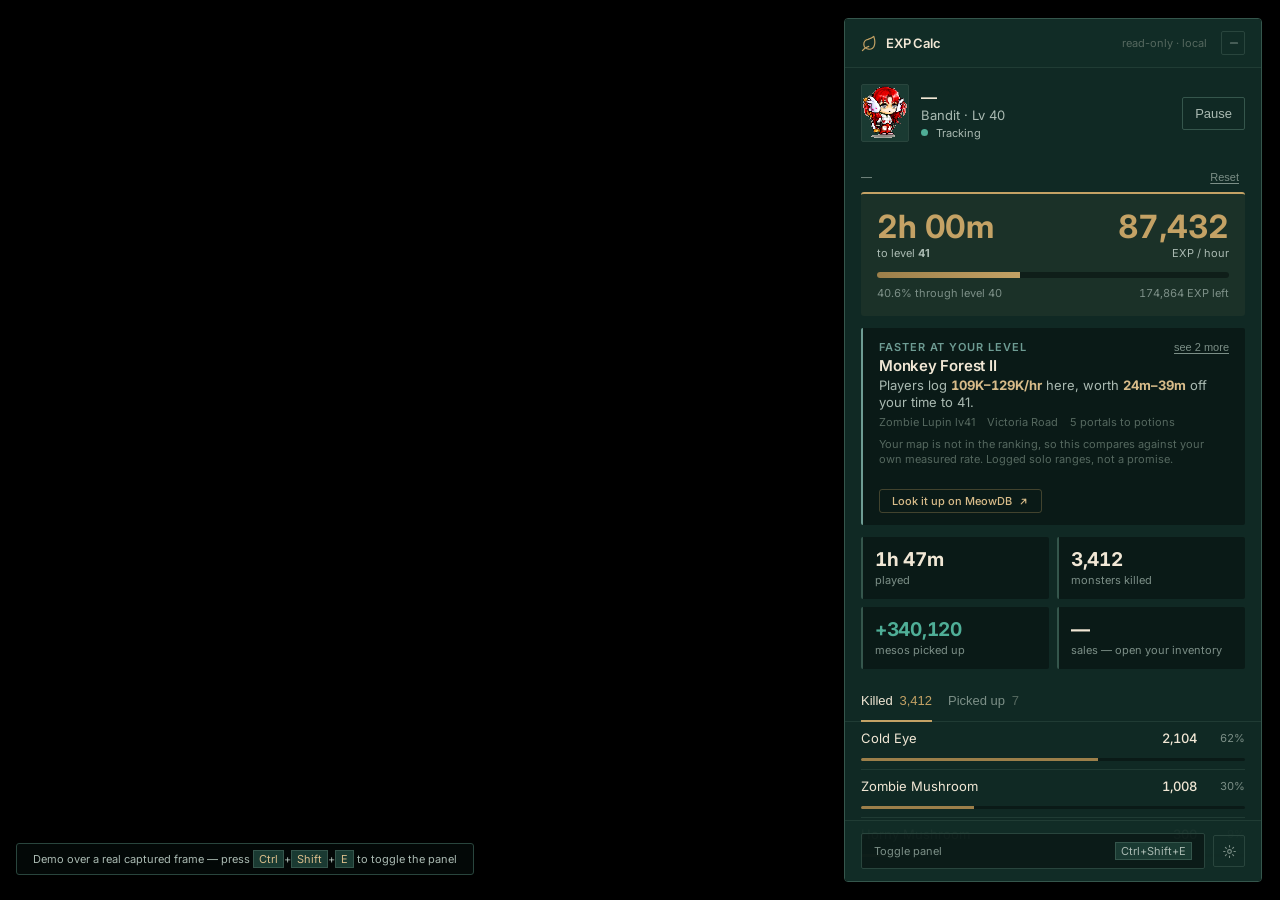
==== commit c8d3f96b: "Read the purse off the inventory instead of adding up floating lines Mesos were accumulated from "Yo" ====
--- a/ui/overlay.html
+++ b/ui/overlay.html
@@ -149,7 +149,7 @@
     <div class="grid2">
       <div class="cell"><div class="v" id="t-played">&mdash;</div><div class="k">played</div></div>
       <div class="cell"><div class="v" id="t-kills">&mdash;</div><div class="k">monsters killed</div></div>
-      <div class="cell"><div class="v pos" id="t-meso">&mdash;</div><div class="k">mesos picked up</div></div>
+      <div class="cell"><div class="v pos" id="t-meso">&mdash;</div><div class="k" id="t-meso-k">mesos this session</div></div>
       <div class="cell"><div class="v" id="t-sold">&mdash;</div><div class="k" id="t-sold-k">mesos from sales</div></div>
     </div>
 
@@ -299,24 +299,42 @@
 
     $("t-played").textContent = dur(S.playedSec);
     $("t-kills").textContent = un(S.kills);
+    // What the purse did this session, read off the inventory's own total
+    // rather than added up from the floating lines. Signed, because an
+    // evening of shopping is a real answer and not a bug — so this writes
+    // its own sign and does not reuse the "+" above.
+    var signed = function (el, v, cls) {
+      if (v === null || v === undefined) { el.textContent = DASH; el.className = "v"; return false; }
+      el.textContent = (v < 0 ? "−" : "+") + n(Math.abs(v));
+      el.className = "v " + (v < 0 ? "neg" : cls);
+      return true;
+    };
     var mEl = $("t-meso");
-    if (S.mesoEarned === null) {
+    if (S.mesoMade !== null && S.mesoMade !== undefined) {
+      signed(mEl, S.mesoMade, "pos");
+      $("t-meso-k").textContent = "mesos this session";
+    } else if (S.mesoEarned !== null && S.mesoEarned !== undefined) {
+      // No purse reading yet, so fall back to what was picked up — which
+      // is a different, smaller quantity, and is labelled as one.
+      signed(mEl, S.mesoEarned, "pos");
+      $("t-meso-k").textContent = "mesos picked up";
+    } else {
       mEl.textContent = DASH;
       mEl.className = "v";
+      $("t-meso-k").textContent = "mesos — open your inventory";
+    }
+
+    // Sales are what the purse gained beyond what was picked up off the
+    // ground, less whatever was spent. It needs both halves counted, so
+    // until the inventory has been open and the log has said something it
+    // stays a dash with the reason on it.
+    if (!signed($("t-sold"), S.mesoSold, "pos")) {
+      $("t-sold-k").textContent = S.mesoMade === null || S.mesoMade === undefined
+        ? "sales — open your inventory"
+        : "sales — needs the pickup count";
     } else {
-      mEl.textContent = "+" + n(S.mesoEarned);
-      mEl.className = "v pos";
-    }
-    // Mesos from selling is a different number from mesos picked up, and
-    // nothing reads it yet: the client does not float a line for a sale the
-    // way it does for a drop, so it has to come off the shop window. A dash
-    // and a reason, never a zero that looks like a quiet evening.
-    $("t-sold").textContent = S.mesoSold === null || S.mesoSold === undefined
-      ? DASH
-      : "+" + n(S.mesoSold);
-    $("t-sold-k").textContent = S.mesoSold === null || S.mesoSold === undefined
-      ? "mesos sold — not read yet"
-      : "mesos from sales";
+      $("t-sold-k").textContent = "mesos from sales, net of spending";
+    }
 
     // "Paused" is the user's choice; everything else is the tracker telling
     // us what it can or cannot see. Conflating them made a failed reading
@@ -832,6 +850,11 @@
       showThemeHint(s);
       if (s.avatar) showAvatar(s.avatar);
       S.playedSec = s.active_secs || 0;
+      // Read off the inventory window, so these arrive independently of
+      // whether the floating-line reader is calibrated.
+      S.mesoHeld = s.mesos_held;
+      S.mesoMade = s.mesos_made;
+      S.mesoSold = s.mesos_sold;
 
       // The chat log is the only source for these, and it is only read once
       // the chat box has been calibrated. Until the first event arrives they
